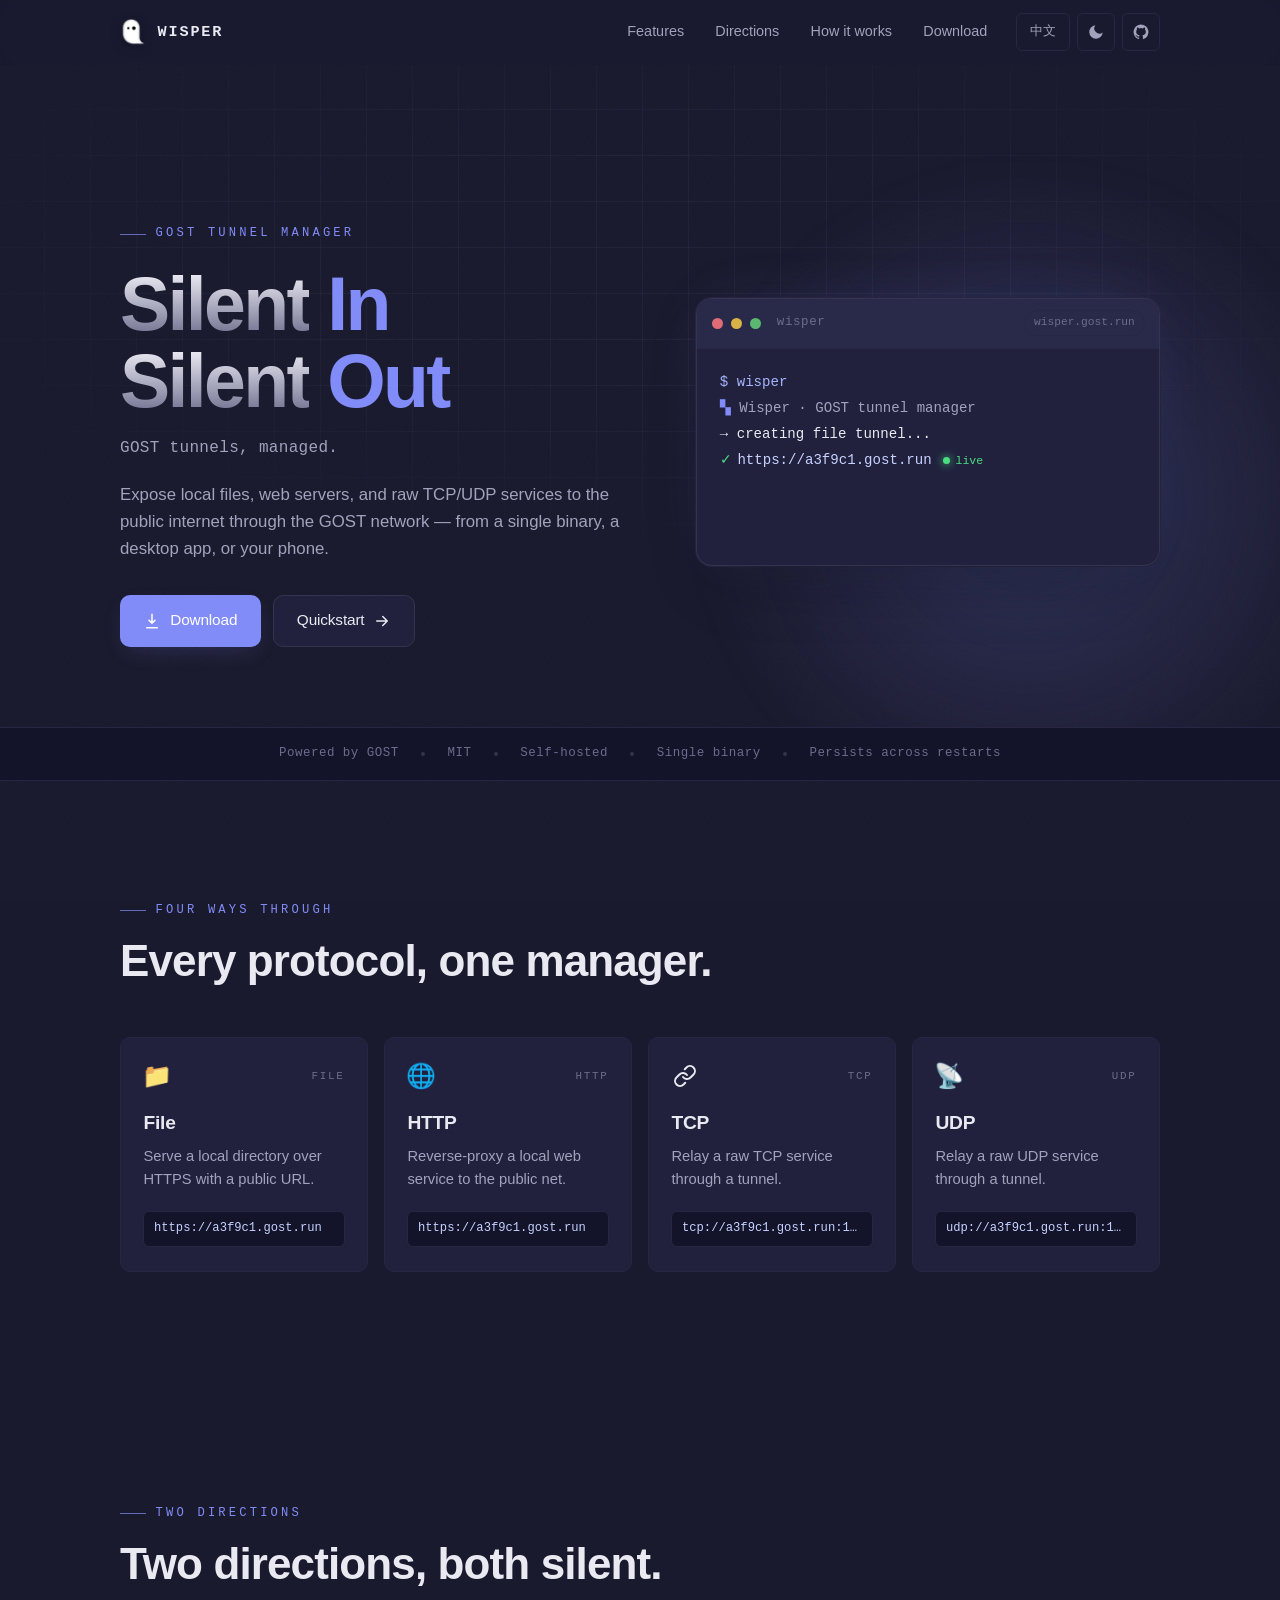
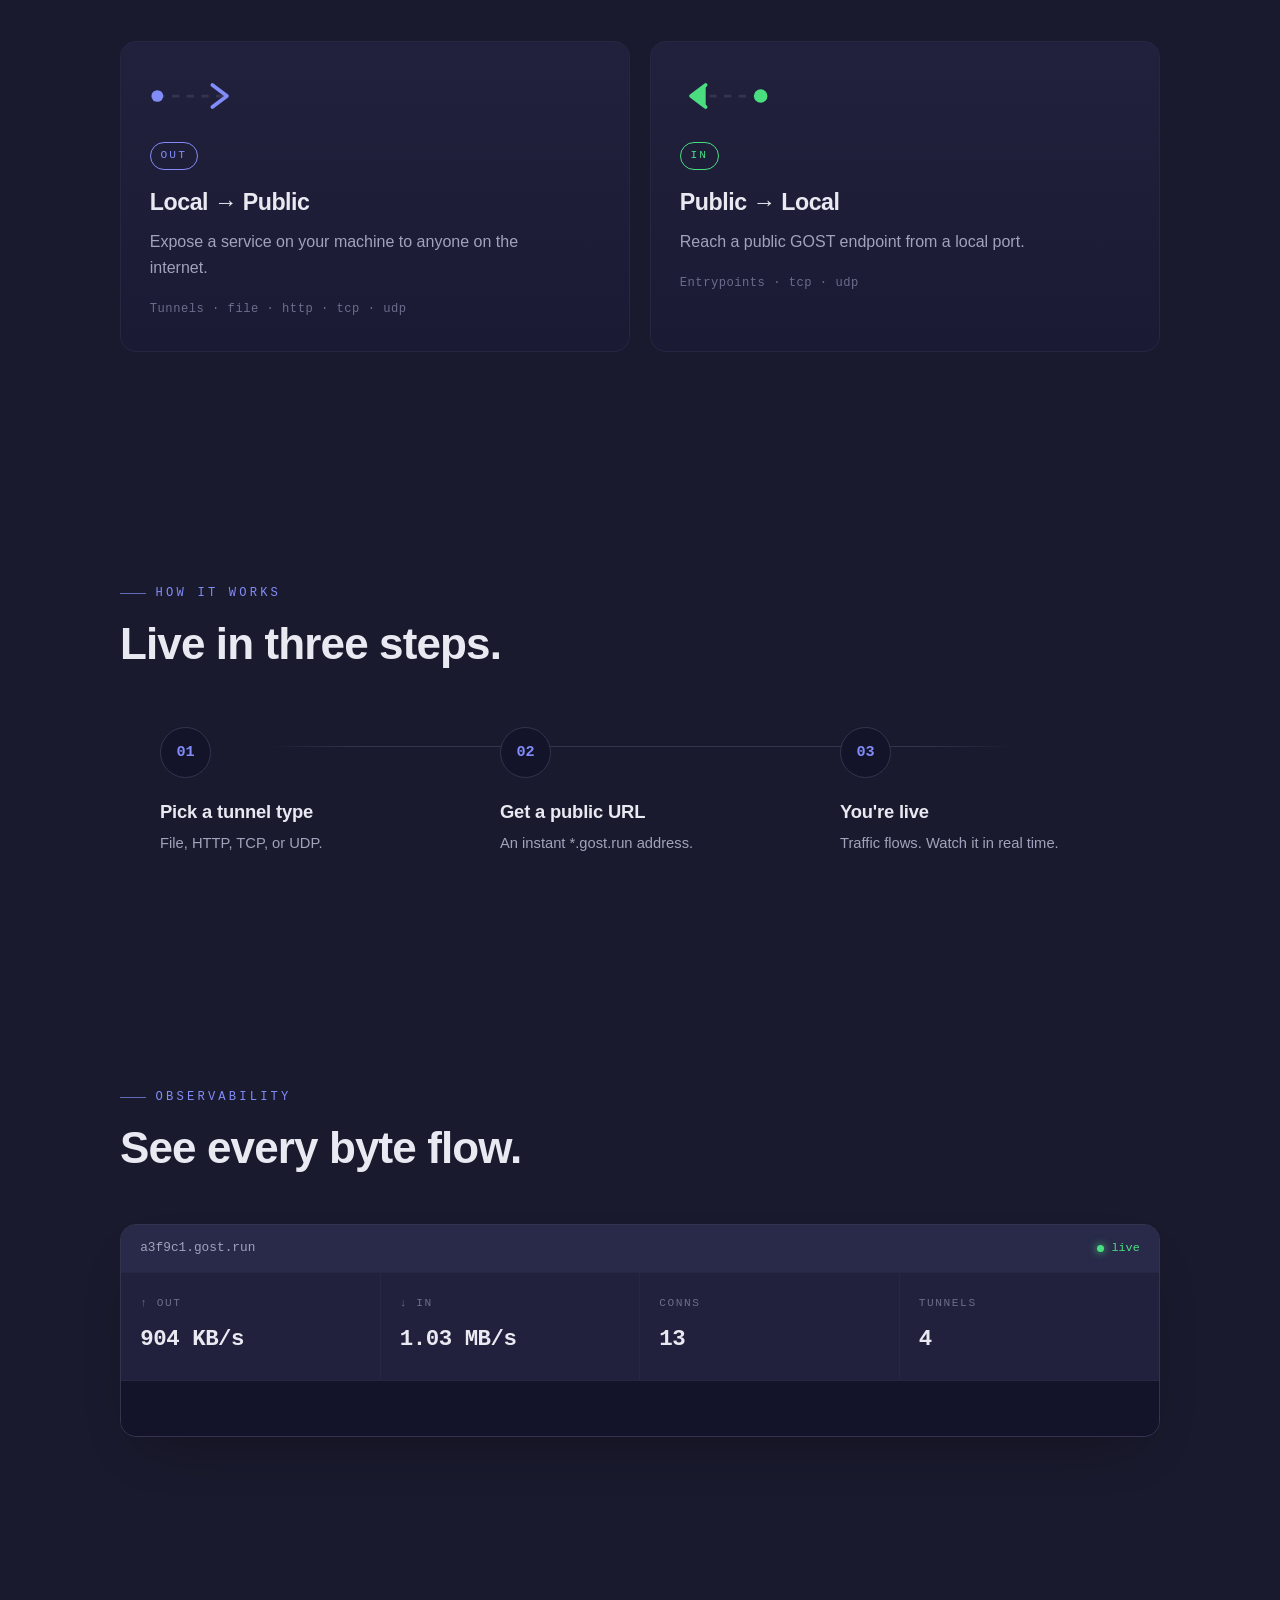
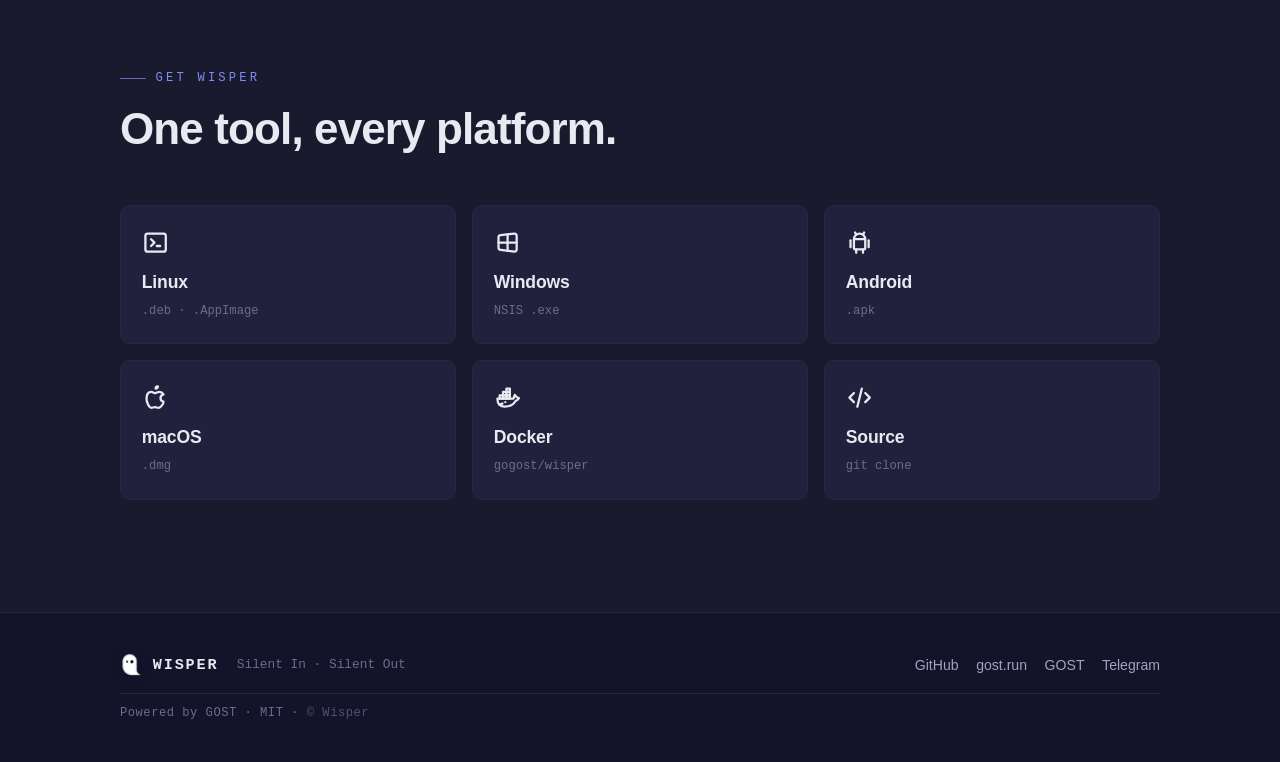
==== index.html @ e095a079 "Add cache-busting version to CSS link to bypass CloudFlare CDN cache" ====
<!DOCTYPE html>
<html lang="en" data-theme="dark">
<head>
  <meta charset="UTF-8" />
  <meta name="viewport" content="width=device-width, initial-scale=1.0" />
  <title>Wisper — Silent In, Silent Out.</title>
  <meta name="description" content="Wisper is a self-hosted GOST tunnel manager. Expose local files, web servers, and TCP/UDP services to the public internet through the GOST network — from a single binary, a desktop app, or your phone." />
  <meta name="theme-color" content="#1a1a2e" />

  <!-- Open Graph -->
  <meta property="og:type" content="website" />
  <meta property="og:title" content="Wisper — Silent In, Silent Out." />
  <meta property="og:description" content="A self-hosted GOST tunnel manager. Expose anything local to the public internet." />
  <meta property="og:url" content="https://wisper.gost.run/" />
  <meta property="og:image" content="assets/logo.png" />
  <meta name="twitter:card" content="summary" />

  <link rel="icon" href="assets/favicon.ico" sizes="any" />
  <link rel="apple-touch-icon" href="assets/logo.png" />
  <link rel="preconnect" href="https://fonts.bunny.net" crossorigin />
  <link href="https://fonts.bunny.net/css?family=ibm-plex-mono:400;500;600;700&family=ibm-plex-sans:400;500;600;700&display=swap" rel="stylesheet" />
  <link rel="stylesheet" href="css/style.css?v=2" />

  <!-- Theme boot — runs before paint to avoid flash. Default: dark. -->
  <script>
    (function () {
      document.documentElement.classList.add('js');
      try {
        var t = localStorage.getItem('wisper-theme');
        if (t === 'light') document.documentElement.setAttribute('data-theme', 'light');
      } catch (e) {}
    })();
  </script>
</head>

<body>
  <div class="grain" aria-hidden="true"></div>

  <!-- ───────────────────────── NAV ───────────────────────── -->
  <header class="nav" id="nav">
    <div class="nav-inner">
      <a class="brand" href="#top" aria-label="Wisper home">
        <img src="assets/logo.png" alt="" class="brand-mark" width="28" height="28" />
        <span class="brand-name">WISPER</span>
      </a>

      <nav class="nav-links" aria-label="Primary">
        <a href="#features" data-i18n="nav.features">Features</a>
        <a href="#directions" data-i18n="nav.directions">Directions</a>
        <a href="#how" data-i18n="nav.how">How it works</a>
        <a href="#download" data-i18n="nav.download">Download</a>
      </nav>

      <div class="nav-tools">
        <button class="tool-btn" id="lang-toggle" aria-label="Switch language" title="中文 / EN">
          <span id="lang-label">中文</span>
        </button>
        <button class="tool-btn" id="theme-toggle" aria-label="Toggle color theme" title="Toggle theme">
          <svg class="icon icon-moon" viewBox="0 0 24 24" aria-hidden="true"><path d="M21 12.8A9 9 0 1 1 11.2 3a7 7 0 0 0 9.8 9.8z" /></svg>
          <svg class="icon icon-sun" viewBox="0 0 24 24" aria-hidden="true"><circle cx="12" cy="12" r="4.2" /><path d="M12 2v3M12 19v3M2 12h3M19 12h3M4.9 4.9l2.1 2.1M17 17l2.1 2.1M19.1 4.9L17 7M7 17l-2.1 2.1" /></svg>
        </button>
        <a class="tool-btn ghost" href="https://github.com/go-gost/wisper" target="_blank" rel="noopener" aria-label="GitHub">
          <svg class="icon" viewBox="0 0 24 24" aria-hidden="true"><path d="M12 2a10 10 0 0 0-3.16 19.49c.5.09.68-.22.68-.48v-1.7c-2.78.6-3.37-1.34-3.37-1.34-.45-1.16-1.1-1.47-1.1-1.47-.9-.62.07-.6.07-.6 1 .07 1.53 1.03 1.53 1.03.9 1.52 2.34 1.08 2.91.83.09-.65.35-1.09.63-1.34-2.22-.25-4.55-1.11-4.55-4.94 0-1.09.39-1.98 1.03-2.68-.1-.25-.45-1.27.1-2.65 0 0 .84-.27 2.75 1.02a9.56 9.56 0 0 1 5 0c1.91-1.29 2.75-1.02 2.75-1.02.55 1.38.2 2.4.1 2.65.64.7 1.03 1.59 1.03 2.68 0 3.84-2.34 4.69-4.57 4.94.36.31.68.92.68 1.85v2.74c0 .27.18.58.69.48A10 10 0 0 0 12 2z" /></svg>
        </a>
      </div>
    </div>
  </header>

  <span id="top"></span>

  <main>
    <!-- ───────────────────────── HERO ───────────────────────── -->
    <section class="hero">
      <div class="hero-bg" aria-hidden="true">
        <div class="grid-layer"></div>
        <span class="packet" style="--top:18%;--dur:7s;--delay:0s"></span>
        <span class="packet" style="--top:34%;--dur:9s;--delay:2.5s"></span>
        <span class="packet" style="--top:62%;--dur:6.5s;--delay:1.2s"></span>
        <span class="packet" style="--top:78%;--dur:8.2s;--delay:4s"></span>
        <span class="packet alt" style="--top:50%;--dur:11s;--delay:0.6s"></span>
        <div class="hero-glow"></div>
      </div>

      <div class="hero-inner">
        <div class="hero-copy">
          <p class="eyebrow" data-i18n="hero.eyebrow">GOST Tunnel Manager</p>
          <h1 class="hero-title">
            <span data-i18n="hero.title.silent">Silent</span>
            <span data-i18n="hero.title.in">In</span>
            <br />
            <span data-i18n="hero.title.silent2">Silent</span>
            <span data-i18n="hero.title.out">Out</span>
          </h1>
          <p class="hero-tag mono" data-i18n="hero.tag">GOST tunnels, managed.</p>
          <p class="hero-desc" data-i18n="hero.desc">Expose local files, web servers, and raw TCP/UDP services to the public internet through the GOST network — from a single binary, a desktop app, or your phone.</p>

          <div class="hero-cta">
            <a class="btn btn-primary" href="#download">
              <svg class="icon" viewBox="0 0 24 24" aria-hidden="true"><path d="M12 3v12m0 0l-4-4m4 4l4-4M5 21h14" /></svg>
              <span data-i18n="hero.ctaPrimary">Download</span>
            </a>
            <a class="btn btn-ghost" href="https://github.com/go-gost/wisper#readme" target="_blank" rel="noopener">
              <span data-i18n="hero.ctaSecondary">Quickstart</span>
              <svg class="icon" viewBox="0 0 24 24" aria-hidden="true"><path d="M5 12h14m0 0l-6-6m6 6l-6 6" /></svg>
            </a>
          </div>
        </div>

        <!-- Mock terminal -->
        <div class="terminal" id="terminal" aria-label="Wisper terminal demo">
          <div class="term-chrome">
            <span class="term-dot"></span>
            <span class="term-dot"></span>
            <span class="term-dot"></span>
            <span class="term-title mono" data-i18n="term.title">wisper</span>
            <span class="term-spacer"></span>
            <span class="term-pill mono">wisper.gost.run</span>
          </div>
          <pre class="term-body mono" id="term-body"></pre>
        </div>
      </div>
    </section>

    <!-- ───────────────────────── TRUST STRIP ───────────────────────── -->
    <section class="strip" aria-label="At a glance">
      <div class="strip-inner">
        <span data-i18n="strip.powered">Powered by GOST</span>
        <i class="sep"></i>
        <span>MIT</span>
        <i class="sep"></i>
        <span data-i18n="strip.self">Self-hosted</span>
        <i class="sep"></i>
        <span data-i18n="strip.single">Single binary</span>
        <i class="sep"></i>
        <span data-i18n="strip.rest">Persists across restarts</span>
      </div>
    </section>

    <!-- ───────────────────────── FEATURES ───────────────────────── -->
    <section class="section reveal features" id="features">
      <header class="section-head">
        <p class="eyebrow" data-i18n="features.eyebrow">Four ways through</p>
        <h2 class="section-title" data-i18n="features.title">Every protocol, one manager.</h2>
      </header>

      <div class="cards">
        <article class="card">
          <div class="card-top">
            <span class="card-glyph">📁</span>
            <span class="card-tag mono">FILE</span>
          </div>
          <h3 class="card-name" data-i18n="features.file.name">File</h3>
          <p class="card-desc" data-i18n="features.file.desc">Serve a local directory over HTTPS with a public URL.</p>
          <code class="card-url mono">https://a3f9c1.gost.run</code>
        </article>

        <article class="card">
          <div class="card-top">
            <span class="card-glyph">🌐</span>
            <span class="card-tag mono">HTTP</span>
          </div>
          <h3 class="card-name" data-i18n="features.http.name">HTTP</h3>
          <p class="card-desc" data-i18n="features.http.desc">Reverse-proxy a local web service to the public net.</p>
          <code class="card-url mono">https://a3f9c1.gost.run</code>
        </article>

        <article class="card">
          <div class="card-top">
            <span class="card-glyph">
              <svg viewBox="0 0 24 24" aria-hidden="true"><path d="M10 13a5 5 0 0 0 7.54.54l3-3a5 5 0 0 0-7.07-7.07l-1.72 1.71" /><path d="M14 11a5 5 0 0 0-7.54-.54l-3 3a5 5 0 0 0 7.07 7.07l1.71-1.71" /></svg>
            </span>
            <span class="card-tag mono">TCP</span>
          </div>
          <h3 class="card-name" data-i18n="features.tcp.name">TCP</h3>
          <p class="card-desc" data-i18n="features.tcp.desc">Relay a raw TCP service through a tunnel.</p>
          <code class="card-url mono">tcp://a3f9c1.gost.run:12345</code>
        </article>

        <article class="card">
          <div class="card-top">
            <span class="card-glyph">📡</span>
            <span class="card-tag mono">UDP</span>
          </div>
          <h3 class="card-name" data-i18n="features.udp.name">UDP</h3>
          <p class="card-desc" data-i18n="features.udp.desc">Relay a raw UDP service through a tunnel.</p>
          <code class="card-url mono">udp://a3f9c1.gost.run:12345</code>
        </article>
      </div>
    </section>

    <!-- ───────────────────────── DIRECTIONS (In / Out) ───────────────────────── -->
    <section class="section reveal directions" id="directions">
      <header class="section-head">
        <p class="eyebrow" data-i18n="dir.eyebrow">Two directions</p>
        <h2 class="section-title" data-i18n="dir.title">Two directions, both silent.</h2>
      </header>

      <div class="dir-grid">
        <article class="dir-card out">
          <span class="dir-arrow" aria-hidden="true">
            <svg viewBox="0 0 48 24" class="flow-svg"><line class="flow-line" x1="4" y1="12" x2="40" y2="12" /><path class="flow-head" d="M34 6l8 6-8 6" /><circle class="flow-dot" r="3.2" cy="12" cx="4" /></svg>
          </span>
          <span class="dir-badge mono" data-i18n="dir.out.badge">OUT</span>
          <h3 class="dir-name" data-i18n="dir.out.name">Local → Public</h3>
          <p class="dir-desc" data-i18n="dir.out.desc">Expose a service on your machine to anyone on the internet.</p>
          <p class="dir-sub mono" data-i18n="dir.out.sub">Tunnels · file · http · tcp · udp</p>
        </article>

        <article class="dir-card in">
          <span class="dir-arrow" aria-hidden="true">
            <svg viewBox="0 0 48 24" class="flow-svg"><line class="flow-line" x1="8" y1="12" x2="44" y2="12" /><path class="flow-head" d="M14 6l-8 6 8 6" /><circle class="flow-dot" r="3.2" cy="12" cx="44" /></svg>
          </span>
          <span class="dir-badge mono" data-i18n="dir.in.badge">IN</span>
          <h3 class="dir-name" data-i18n="dir.in.name">Public → Local</h3>
          <p class="dir-desc" data-i18n="dir.in.desc">Reach a public GOST endpoint from a local port.</p>
          <p class="dir-sub mono" data-i18n="dir.in.sub">Entrypoints · tcp · udp</p>
        </article>
      </div>
    </section>

    <!-- ───────────────────────── HOW IT WORKS ───────────────────────── -->
    <section class="section reveal how" id="how">
      <header class="section-head">
        <p class="eyebrow" data-i18n="how.eyebrow">How it works</p>
        <h2 class="section-title" data-i18n="how.title">Live in three steps.</h2>
      </header>

      <ol class="steps">
        <li class="step">
          <span class="step-no mono">01</span>
          <h3 class="step-name" data-i18n="how.s1.name">Pick a tunnel type</h3>
          <p class="step-desc" data-i18n="how.s1.desc">File, HTTP, TCP, or UDP.</p>
        </li>
        <li class="step">
          <span class="step-no mono">02</span>
          <h3 class="step-name" data-i18n="how.s2.name">Get a public URL</h3>
          <p class="step-desc" data-i18n="how.s2.desc">An instant *.gost.run address.</p>
        </li>
        <li class="step">
          <span class="step-no mono">03</span>
          <h3 class="step-name" data-i18n="how.s3.name">You're live</h3>
          <p class="step-desc" data-i18n="how.s3.desc">Traffic flows. Watch it in real time.</p>
        </li>
      </ol>
    </section>

    <!-- ───────────────────────── STATS ───────────────────────── -->
    <section class="section reveal stats">
      <header class="section-head">
        <p class="eyebrow" data-i18n="stats.eyebrow">Observability</p>
        <h2 class="section-title" data-i18n="stats.title">See every byte flow.</h2>
      </header>

      <div class="dash" role="img" aria-label="Wisper live statistics">
        <div class="dash-bar">
          <span class="mono dash-label" data-i18n="stats.panel">a3f9c1.gost.run</span>
          <span class="mono dash-state"><i class="live-dot"></i><span data-i18n="stats.live">live</span></span>
        </div>
        <div class="dash-grid">
          <div class="stat">
            <span class="stat-k mono" data-i18n="stats.out">↑ OUT</span>
            <span class="stat-v mono" data-rate="out">1.24 MB/s</span>
          </div>
          <div class="stat">
            <span class="stat-k mono" data-i18n="stats.in">↓ IN</span>
            <span class="stat-v mono" data-rate="in">864 KB/s</span>
          </div>
          <div class="stat">
            <span class="stat-k mono" data-i18n="stats.conns">CONNS</span>
            <span class="stat-v mono" data-rate="conns">12</span>
          </div>
          <div class="stat">
            <span class="stat-k mono" data-i18n="stats.tunnels">TUNNELS</span>
            <span class="stat-v mono">4</span>
          </div>
        </div>
        <div class="spark" aria-hidden="true">
          <span></span><span></span><span></span><span></span><span></span><span></span><span></span><span></span><span></span><span></span><span></span><span></span>
        </div>
      </div>
    </section>

    <!-- ───────────────────────── DOWNLOAD ───────────────────────── -->
    <section class="section reveal download" id="download">
      <header class="section-head">
        <p class="eyebrow" data-i18n="download.eyebrow">Get Wisper</p>
        <h2 class="section-title" data-i18n="download.title">One tool, every platform.</h2>
      </header>

      <div class="dl-grid">
        <a class="dl" href="https://github.com/go-gost/wisper/releases/latest" target="_blank" rel="noopener">
          <span class="dl-glyph"><svg viewBox="0 0 24 24" aria-hidden="true"><path d="M8 9l3 3l-3 3"/><path d="M13 15l3 0"/><path d="M3 6a2 2 0 0 1 2 -2h14a2 2 0 0 1 2 2v12a2 2 0 0 1 -2 2h-14a2 2 0 0 1 -2 -2l0 -12"/></svg></span>
          <span class="dl-name">Linux</span>
          <span class="dl-sub mono">.deb · .AppImage</span>
        </a>
        <a class="dl" href="https://github.com/go-gost/wisper/releases/latest" target="_blank" rel="noopener">
          <span class="dl-glyph"><svg viewBox="0 0 24 24" aria-hidden="true"><path d="M17.8 20l-12 -1.5c-1 -.1 -1.8 -.9 -1.8 -1.9v-9.2c0 -1 .8 -1.8 1.8 -1.9l12 -1.5c1.2 -.1 2.2 .8 2.2 1.9v12.1c0 1.2 -1.1 2.1 -2.2 1.9l0 .1"/><path d="M12 5l0 14"/><path d="M4 12l16 0"/></svg></span>
          <span class="dl-name">Windows</span>
          <span class="dl-sub mono">NSIS .exe</span>
        </a>
        <a class="dl" href="https://github.com/go-gost/wisper/releases/latest" target="_blank" rel="noopener">
          <span class="dl-glyph"><svg viewBox="0 0 24 24" aria-hidden="true"><path d="M4 10l0 6"/><path d="M20 10l0 6"/><path d="M7 9h10v8a1 1 0 0 1 -1 1h-8a1 1 0 0 1 -1 -1v-8a5 5 0 0 1 10 0"/><path d="M8 3l1 2"/><path d="M16 3l-1 2"/><path d="M9 18l0 3"/><path d="M15 18l0 3"/></svg></span>
          <span class="dl-name">Android</span>
          <span class="dl-sub mono">.apk</span>
        </a>
        <a class="dl" href="https://github.com/go-gost/wisper/releases/latest" target="_blank" rel="noopener">
          <span class="dl-glyph"><svg viewBox="0 0 24 24" aria-hidden="true"><path d="M8.286 7.008c-3.216 0 -4.286 3.23 -4.286 5.92c0 3.229 2.143 8.072 4.286 8.072c1.165 -.05 1.799 -.538 3.214 -.538c1.406 0 1.607 .538 3.214 .538s4.286 -3.229 4.286 -5.381c-.03 -.011 -2.649 -.434 -2.679 -3.23c-.02 -2.335 2.589 -3.179 2.679 -3.228c-1.096 -1.606 -3.162 -2.113 -3.75 -2.153c-1.535 -.12 -3.032 1.077 -3.75 1.077c-.729 0 -2.036 -1.077 -3.214 -1.077"/><path d="M12 4a2 2 0 0 0 2 -2a2 2 0 0 0 -2 2"/></svg></span>
          <span class="dl-name">macOS</span>
          <span class="dl-sub mono">.dmg</span>
        </a>
        <a class="dl" href="https://hub.docker.com/r/gogost/wisper" target="_blank" rel="noopener">
          <span class="dl-glyph"><svg viewBox="0 0 24 24" aria-hidden="true"><path d="M22 12.54c-1.804 -.345 -2.701 -1.08 -3.523 -2.94c-.487 .696 -1.102 1.568 -.92 2.4c.028 .238 -.32 1 -.557 1h-14c0 5.208 3.164 7 6.196 7c4.124 .022 7.828 -1.376 9.854 -5c1.146 -.101 2.296 -1.505 2.95 -2.46"/><path d="M5 10h3v3h-3l0 -3"/><path d="M8 10h3v3h-3l0 -3"/><path d="M11 10h3v3h-3l0 -3"/><path d="M8 7h3v3h-3l0 -3"/><path d="M11 7h3v3h-3l0 -3"/><path d="M11 4h3v3h-3l0 -3"/><path d="M4.571 18c1.5 0 2.047 -.074 2.958 -.78"/><path d="M10 16l0 .01"/></svg></span>
          <span class="dl-name">Docker</span>
          <span class="dl-sub mono">gogost/wisper</span>
        </a>
        <a class="dl" href="https://github.com/go-gost/wisper" target="_blank" rel="noopener">
          <span class="dl-glyph"><svg viewBox="0 0 24 24" aria-hidden="true"><path d="M7 8l-4 4l4 4"/><path d="M17 8l4 4l-4 4"/><path d="M14 4l-4 16"/></svg></span>
          <span class="dl-name" data-i18n="download.source">Source</span>
          <span class="dl-sub mono">git clone</span>
        </a>
      </div>
    </section>
  </main>

  <!-- ───────────────────────── FOOTER ───────────────────────── -->
  <footer class="footer">
    <div class="footer-inner">
      <div class="footer-brand">
        <img src="assets/logo.png" alt="" class="brand-mark" width="24" height="24" />
        <span class="brand-name">WISPER</span>
        <span class="footer-tag" data-i18n="footer.tag">Silent In · Silent Out</span>
      </div>
      <nav class="footer-links" aria-label="Footer">
        <a href="https://github.com/go-gost/wisper" target="_blank" rel="noopener">GitHub</a>
        <a href="https://gost.run" target="_blank" rel="noopener">gost.run</a>
        <a href="https://github.com/go-gost/gost" target="_blank" rel="noopener">GOST</a>
        <a href="https://t.me/gogost" target="_blank" rel="noopener">Telegram</a>
      </nav>
      <p class="footer-meta mono">
        <span data-i18n="footer.powered">Powered by GOST</span> · MIT · <span class="dim">© Wisper</span>
      </p>
    </div>
  </footer>

  <script src="js/i18n.js"></script>
  <script src="js/theme.js"></script>
  <script src="js/terminal.js"></script>
  <script src="js/main.js"></script>
</body>
</html>
---- css/style.css ----
/* ============================================================
   Wisper — wisper.gost.run
   Industrial-terminal × refined-minimalist. Dark default.
   ============================================================ */

/* ── Tokens: dark (default) ─────────────────────────────── */
:root {
  --bg:          #1a1a2e;
  --bg-deep:     #13132a;
  --surface:     #21213d;
  --surface-2:   #292949;
  --border:      #34344f;
  --border-sub:  #272744;
  --text:        #e9e9f2;
  --text-2:      #a2a2bc;
  --text-3:      #6c6c8c;
  --accent:      #818cf8;
  --accent-2:    #a5b4fc;
  --accent-ink:  #c7d2fe;
  --green:       #4ade80;
  --grid:        rgba(180,190,255,.05);
  --glow:        rgba(129,140,248,.22);
  --shadow:      rgba(0,0,0,.45);
  --shadow-soft: rgba(0,0,0,.25);

  --dot-r: #e06c75;
  --dot-y: #d9b346;
  --dot-g: #5bb871;

  --r-sm: 6px;
  --r-md: 10px;
  --r-lg: 16px;
  --r-pill: 999px;

  --maxw: 1120px;
  --pad: clamp(1.1rem, 4vw, 2.5rem);

  --font-sans: 'IBM Plex Sans', -apple-system, BlinkMacSystemFont, 'Segoe UI', sans-serif;
  --font-mono: 'IBM Plex Mono', ui-monospace, 'SF Mono', Menlo, Consolas, monospace;

  --ease: cubic-bezier(.22,.61,.36,1);
  color-scheme: dark;
}

/* ── Tokens: light ──────────────────────────────────────── */
[data-theme="light"] {
  --bg:          #fafafb;
  --bg-deep:     #eeeef4;
  --surface:     #ffffff;
  --surface-2:   #f5f5fa;
  --border:      #e2e3ee;
  --border-sub:  #ededf3;
  --text:        #14142a;
  --text-2:      #54546b;
  --text-3:      #8e8ea3;
  --accent:      #4f46e5;
  --accent-2:    #6366f1;
  --accent-ink:  #4338ca;
  --green:       #059669;
  --grid:        rgba(30,30,70,.045);
  --glow:        rgba(79,70,229,.16);
  --shadow:      rgba(20,20,42,.10);
  --shadow-soft: rgba(20,20,42,.05);

  --dot-r: #e06c75;
  --dot-y: #d9b346;
  --dot-g: #5bb871;
  color-scheme: light;
}

/* ── Reset ──────────────────────────────────────────────── */
*, *::before, *::after { box-sizing: border-box; }
* { margin: 0; }
html { scroll-behavior: smooth; -webkit-text-size-adjust: 100%; }
body {
  font-family: var(--font-sans);
  background: var(--bg);
  color: var(--text);
  line-height: 1.6;
  font-size: 16px;
  -webkit-font-smoothing: antialiased;
  text-rendering: optimizeLegibility;
  overflow-x: hidden;
  transition: background-color .4s var(--ease), color .4s var(--ease);
}
img, svg { display: block; max-width: 100%; }
a { color: inherit; text-decoration: none; }
button { font: inherit; color: inherit; background: none; border: none; cursor: pointer; }
.mono { font-family: var(--font-mono); }
::selection { background: var(--accent); color: #fff; }

/* ── Grain overlay ──────────────────────────────────────── */
.grain {
  position: fixed; inset: 0; z-index: 1; pointer-events: none;
  opacity: .035; mix-blend-mode: overlay;
  background-image: url("data:image/svg+xml,%3Csvg xmlns='http://www.w3.org/2000/svg' width='160' height='160'%3E%3Cfilter id='n'%3E%3CfeTurbulence type='fractalNoise' baseFrequency='.85' numOctaves='2'/%3E%3C/filter%3E%3Crect width='100%25' height='100%25' filter='url(%23n)'/%3E%3C/svg%3E");
}

/* ── Layout helpers ─────────────────────────────────────── */
.section { max-width: var(--maxw); margin: 0 auto; padding: clamp(4rem, 9vw, 7rem) var(--pad); position: relative; z-index: 2; }
.section-head { margin-bottom: clamp(2rem, 5vw, 3.25rem); max-width: 42rem; }
.eyebrow {
  font-family: var(--font-mono);
  font-size: .76rem; font-weight: 500; letter-spacing: .26em; text-transform: uppercase;
  color: var(--accent); margin-bottom: 1rem; display: inline-flex; align-items: center; gap: .6rem;
}
.eyebrow::before { content: ""; width: 26px; height: 1px; background: var(--accent); opacity: .7; }
.section-title { font-size: clamp(1.7rem, 4vw, 2.75rem); font-weight: 600; line-height: 1.12; letter-spacing: -.02em; }

/* ── Buttons ────────────────────────────────────────────── */
.btn {
  display: inline-flex; align-items: center; gap: .55rem;
  padding: .8rem 1.4rem; border-radius: var(--r-md);
  font-weight: 500; font-size: .96rem; letter-spacing: -.01em;
  border: 1px solid transparent; transition: transform .2s var(--ease), background .2s, border-color .2s, box-shadow .2s;
}
.btn .icon { width: 18px; height: 18px; stroke: currentColor; fill: none; stroke-width: 2; stroke-linecap: round; stroke-linejoin: round; }
.btn-primary { background: var(--accent); color: #fff; box-shadow: 0 8px 24px -8px var(--glow); }
.btn-primary:hover { transform: translateY(-2px); box-shadow: 0 14px 30px -10px var(--glow); background: var(--accent-2); }
.btn-ghost { border-color: var(--border); color: var(--text); background: var(--surface); }
.btn-ghost:hover { transform: translateY(-2px); border-color: var(--accent); color: var(--accent-ink); }

.tool-btn {
  display: inline-grid; place-items: center; width: 38px; height: 38px;
  border-radius: var(--r-sm); border: 1px solid var(--border-sub); color: var(--text-2);
  background: transparent; transition: color .2s, border-color .2s, background .2s;
}
.tool-btn:hover { color: var(--accent-ink); border-color: var(--accent); background: var(--surface); }
.tool-btn .icon { width: 18px; height: 18px; fill: currentColor; stroke: none; }
.tool-btn .icon-sun { display: none; }
[data-theme="light"] .icon-moon { display: none; }
[data-theme="light"] .icon-sun { display: block; }
#lang-toggle { width: auto; padding: 0 .8rem; font-family: var(--font-mono); font-size: .82rem; }

/* ── NAV ────────────────────────────────────────────────── */
.nav {
  position: sticky; top: 0; z-index: 50;
  backdrop-filter: blur(14px) saturate(140%);
  -webkit-backdrop-filter: blur(14px) saturate(140%);
  background: color-mix(in srgb, var(--bg) 72%, transparent);
  border-bottom: 1px solid transparent;
  transition: border-color .3s, background .3s;
}
.nav.scrolled { border-bottom-color: var(--border); background: color-mix(in srgb, var(--bg) 88%, transparent); }
.nav-inner { max-width: var(--maxw); margin: 0 auto; padding: .8rem var(--pad); display: flex; align-items: center; gap: 1rem; }
.brand { display: inline-flex; align-items: center; gap: .6rem; margin-right: auto; }
.brand-mark { width: 28px; height: 28px; border-radius: 7px; filter: drop-shadow(0 2px 6px var(--shadow-soft)); }
.brand-name { font-family: var(--font-mono); font-weight: 600; letter-spacing: .12em; font-size: .95rem; }
.nav-links { display: flex; gap: .35rem; }
.nav-links a {
  padding: .45rem .8rem; border-radius: var(--r-sm); font-size: .9rem; color: var(--text-2);
  transition: color .2s, background .2s;
}
.nav-links a:hover { color: var(--text); background: var(--surface); }
.nav-tools { display: flex; gap: .45rem; align-items: center; }

/* ── HERO ───────────────────────────────────────────────── */
.hero { position: relative; overflow: hidden; padding-top: clamp(2rem, 6vw, 4rem); }
.hero-bg { position: absolute; inset: 0; z-index: 0; pointer-events: none; }
.grid-layer {
  position: absolute; inset: -2px;
  background-image:
    linear-gradient(to right, var(--grid) 1px, transparent 1px),
    linear-gradient(to bottom, var(--grid) 1px, transparent 1px);
  background-size: 46px 46px;
  -webkit-mask-image: radial-gradient(ellipse 80% 60% at 50% 30%, #000 30%, transparent 78%);
          mask-image: radial-gradient(ellipse 80% 60% at 50% 30%, #000 30%, transparent 78%);
}
.hero-glow {
  position: absolute; right: -10%; top: 8%; width: 60vw; height: 60vw; max-width: 760px; max-height: 760px;
  background: radial-gradient(circle, var(--glow) 0%, transparent 62%);
  filter: blur(20px);
}
.packet {
  position: absolute; top: var(--top); left: -3%;
  width: 5px; height: 5px; border-radius: 50%;
  background: var(--accent-2);
  box-shadow: 0 0 10px 2px var(--glow), 0 0 3px var(--accent-2);
  opacity: 0;
  animation: flow var(--dur, 8s) linear var(--delay, 0s) infinite;
}
.packet.alt { background: var(--green); box-shadow: 0 0 10px 2px rgba(74,222,128,.25); }
@keyframes flow {
  0%   { left: -3%;  opacity: 0; }
  8%   { opacity: .9; }
  92%  { opacity: .9; }
  100% { left: 103%; opacity: 0; }
}

.hero-inner {
  position: relative; z-index: 2;
  max-width: var(--maxw); margin: 0 auto; padding: clamp(2.5rem, 7vw, 5.5rem) var(--pad) clamp(3rem, 7vw, 5rem);
  display: grid; grid-template-columns: 1.05fr .95fr; gap: clamp(2rem, 5vw, 4rem); align-items: center;
}
.hero-copy .eyebrow { margin-bottom: 1.4rem; }
.hero-title {
  font-family: var(--font-sans);
  font-size: clamp(2.5rem, 7vw, 4.7rem);
  font-weight: 600; line-height: 1.02; letter-spacing: -.035em;
  margin-bottom: 1rem;
}
.hero-title span { display: inline-block; }
/* "Silent" words fade like a whisper; "In,"/"Out." are the accent action */
.hero-title span:nth-child(1),
.hero-title span:nth-child(4) {
  background: linear-gradient(180deg, var(--text) 10%, var(--text-3) 95%);
  -webkit-background-clip: text; background-clip: text;
  -webkit-text-fill-color: transparent; color: transparent;
}
.hero-title span:nth-child(2),
.hero-title span:nth-child(5) { color: var(--accent); }
.hero-tag { color: var(--text-2); font-size: 1rem; letter-spacing: .02em; margin-bottom: 1.3rem; }
.hero-desc { color: var(--text-2); font-size: 1.05rem; max-width: 32rem; margin-bottom: 2rem; }
.hero-cta { display: flex; flex-wrap: wrap; gap: .8rem; }

/* ── Terminal ───────────────────────────────────────────── */
.terminal {
  position: relative;
  background: var(--surface);
  border: 1px solid var(--border);
  border-radius: var(--r-lg);
  box-shadow: 0 30px 70px -30px var(--shadow), 0 0 0 1px var(--border-sub), 0 0 60px -20px var(--glow);
  overflow: hidden;
  font-size: .9rem;
}
.term-chrome {
  display: flex; align-items: center; gap: .5rem;
  padding: .7rem .9rem; border-bottom: 1px solid var(--border-sub);
  background: var(--surface-2);
}
.term-dot { width: 11px; height: 11px; border-radius: 50%; }
.term-dot:nth-child(1) { background: var(--dot-r); }
.term-dot:nth-child(2) { background: var(--dot-y); }
.term-dot:nth-child(3) { background: var(--dot-g); }
.term-title { margin-left: .5rem; font-size: .78rem; color: var(--text-3); letter-spacing: .05em; }
.term-spacer { flex: 1; }
.term-pill { font-size: .7rem; color: var(--text-3); border: 1px solid var(--border-sub); padding: .2rem .55rem; border-radius: var(--r-pill); }
.term-body {
  padding: 1.3rem 1.4rem 1.5rem; min-height: 13.5rem;
  font-size: .88rem; line-height: 1.85; color: var(--text); white-space: pre-wrap; word-break: break-all;
}
.term-body .ln { display: block; opacity: 0; transform: translateY(4px); animation: lineIn .4s var(--ease) forwards; }
@keyframes lineIn { to { opacity: 1; transform: none; } }
.ln-prompt { color: var(--accent-2); }
.ln-banner { color: var(--text-2); }
.ln-banner .logo-mark { color: var(--accent); }
.ln-wait { color: var(--text-3); }
.ln-ok .ok { color: var(--green); margin-right: .35rem; }
.ln-ok .url { color: var(--accent-ink); }
.cursor {
  display: inline-block; width: .55em; height: 1.05em; vertical-align: -.18em;
  background: var(--accent); margin-left: 1px; animation: blink 1s steps(2) infinite;
}
@keyframes blink { 50% { opacity: 0; } }
.term-live {
  display: inline-flex; align-items: center; gap: .35rem; margin-left: .7rem;
  font-size: .72rem; color: var(--green);
  opacity: 0; transform: translateY(2px); transition: opacity .4s, transform .4s;
}
.term-live.show { opacity: 1; transform: none; }
.live-dot { width: 7px; height: 7px; border-radius: 50%; background: var(--green); box-shadow: 0 0 8px var(--green); animation: pulse 1.6s ease-in-out infinite; }
@keyframes pulse { 50% { opacity: .4; } }

/* ── Trust strip ────────────────────────────────────────── */
.strip { border-top: 1px solid var(--border-sub); border-bottom: 1px solid var(--border-sub); background: var(--bg-deep); position: relative; z-index: 2; }
.strip-inner {
  max-width: var(--maxw); margin: 0 auto; padding: 1rem var(--pad);
  display: flex; flex-wrap: wrap; align-items: center; justify-content: center; gap: .8rem 1.4rem;
  font-family: var(--font-mono); font-size: .78rem; color: var(--text-3); letter-spacing: .04em;
}
.strip .sep { width: 4px; height: 4px; border-radius: 50%; background: var(--border); }

/* ── Feature cards ──────────────────────────────────────── */
.cards { display: grid; grid-template-columns: repeat(4, 1fr); gap: 1rem; }
.card {
  position: relative; padding: 1.5rem 1.4rem; border-radius: var(--r-md);
  background: var(--surface); border: 1px solid var(--border-sub);
  transition: transform .25s var(--ease), border-color .25s, box-shadow .25s, background .25s;
  overflow: hidden;
}
.card::after {
  content: ""; position: absolute; inset: 0; border-radius: inherit; pointer-events: none;
  background: radial-gradient(120px 80px at 80% 0%, var(--glow), transparent 70%);
  opacity: 0; transition: opacity .3s;
}
.card:hover { transform: translateY(-4px); border-color: var(--accent); box-shadow: 0 18px 40px -22px var(--shadow); }
.card:hover::after { opacity: 1; }
.card-top { display: flex; align-items: center; justify-content: space-between; margin-bottom: 1.1rem; }
.card-glyph { display: inline-flex; align-items: center; justify-content: center; width: 1.75rem; height: 1.75rem; font-size: 1.5rem; filter: grayscale(.1); }
.card-glyph svg { width: 1.5rem; height: 1.5rem; stroke: currentColor; fill: none; stroke-width: 2; stroke-linecap: round; stroke-linejoin: round; }
.card-tag { font-size: .68rem; color: var(--text-3); letter-spacing: .16em; }
.card-name { font-size: 1.2rem; font-weight: 600; margin-bottom: .4rem; letter-spacing: -.01em; }
.card-desc { color: var(--text-2); font-size: .92rem; margin-bottom: 1.2rem; min-height: 2.6em; }
.card-url {
  display: block; font-size: .76rem; color: var(--accent-ink);
  padding: .45rem .6rem; border-radius: var(--r-sm); background: var(--bg-deep);
  border: 1px solid var(--border-sub); overflow: hidden; text-overflow: ellipsis; white-space: nowrap;
}

/* ── Directions (In / Out) ──────────────────────────────── */
.dir-grid { display: grid; grid-template-columns: 1fr 1fr; gap: 1.25rem; }
.dir-card {
  position: relative; padding: 2rem 1.8rem; border-radius: var(--r-lg);
  background: var(--surface); border: 1px solid var(--border-sub); overflow: hidden;
}
.dir-card::before {
  content: ""; position: absolute; inset: 0; opacity: .5; pointer-events: none;
  background: linear-gradient(180deg, transparent, var(--bg-deep));
}
.dir-card > * { position: relative; }
.dir-arrow { display: block; width: 88px; margin-bottom: 1.4rem; }
.flow-svg { width: 100%; height: auto; overflow: visible; }
.flow-line { stroke: var(--border); stroke-width: 1.5; stroke-dasharray: 4 4; }
.dir-card:hover .flow-line { stroke: var(--accent); animation: dash 1s linear infinite; }
@keyframes dash { to { stroke-dashoffset: -16; } }
.flow-head { fill: none; stroke: var(--accent); stroke-width: 2; stroke-linecap: round; stroke-linejoin: round; }
.flow-dot { fill: var(--accent); }
.dir-card.in .flow-head, .dir-card.in .flow-dot { fill: var(--green); stroke: var(--green); }
.dir-card.in:hover .flow-line { stroke: var(--green); }
.dir-badge { font-size: .7rem; letter-spacing: .2em; color: var(--accent); padding: .25rem .6rem; border: 1px solid var(--accent); border-radius: var(--r-pill); display: inline-block; margin-bottom: .9rem; }
.dir-card.in .dir-badge { color: var(--green); border-color: var(--green); }
.dir-name { font-size: 1.45rem; font-weight: 600; margin-bottom: .5rem; letter-spacing: -.02em; }
.dir-desc { color: var(--text-2); margin-bottom: 1.2rem; max-width: 26rem; }
.dir-sub { font-size: .76rem; color: var(--text-3); letter-spacing: .04em; }

/* ── How it works ───────────────────────────────────────── */
.steps { list-style: none; display: grid; grid-template-columns: repeat(3, 1fr); gap: 1.25rem; counter-reset: step; position: relative; }
.steps::before {
  content: ""; position: absolute; top: 1.6rem; left: 14%; right: 14%; height: 1px;
  background: linear-gradient(90deg, transparent, var(--border) 12%, var(--border) 88%, transparent);
}
.step { position: relative; padding-top: .4rem; }
.step-no {
  display: grid; place-items: center; width: 3.2rem; height: 3.2rem; border-radius: 50%;
  background: var(--bg-deep); border: 1px solid var(--border); color: var(--accent);
  font-size: .95rem; font-weight: 600; margin-bottom: 1.2rem; position: relative; z-index: 1;
}
.step-name { font-size: 1.15rem; font-weight: 600; margin-bottom: .35rem; letter-spacing: -.01em; }
.step-desc { color: var(--text-2); font-size: .92rem; }

/* ── Stats dashboard ────────────────────────────────────── */
.dash {
  border-radius: var(--r-lg); border: 1px solid var(--border); background: var(--surface); overflow: hidden;
  box-shadow: 0 24px 60px -30px var(--shadow);
}
.dash-bar { display: flex; align-items: center; justify-content: space-between; padding: .8rem 1.2rem; border-bottom: 1px solid var(--border-sub); background: var(--surface-2); }
.dash-label { font-size: .8rem; color: var(--text-2); }
.dash-state { display: inline-flex; align-items: center; gap: .45rem; font-size: .74rem; color: var(--green); }
.dash-grid { display: grid; grid-template-columns: repeat(4, 1fr); }
.stat { padding: 1.4rem 1.2rem; border-right: 1px solid var(--border-sub); }
.stat:last-child { border-right: none; }
.stat-k { display: block; font-size: .7rem; letter-spacing: .14em; color: var(--text-3); margin-bottom: .55rem; }
.stat-v { font-size: 1.4rem; font-weight: 600; letter-spacing: -.02em; }
.spark { display: flex; align-items: flex-end; gap: 4px; height: 56px; padding: 1rem 1.2rem; border-top: 1px solid var(--border-sub); background: var(--bg-deep); }
.spark span { flex: 1; background: linear-gradient(180deg, var(--accent), var(--accent-2)); border-radius: 2px 2px 0 0; opacity: .8; transform-origin: bottom; animation: bar 2.4s var(--ease) infinite alternate; }
.spark span:nth-child(2n) { background: linear-gradient(180deg, var(--green), #34d399); animation-duration: 3s; }
@keyframes bar { from { transform: scaleY(.25); } to { transform: scaleY(1); } }

/* ── Download ───────────────────────────────────────────── */
.dl-grid { display: grid; grid-template-columns: repeat(3, 1fr); gap: 1rem; }
.dl {
  display: flex; flex-direction: column; gap: .35rem; padding: 1.4rem 1.3rem;
  border-radius: var(--r-md); background: var(--surface); border: 1px solid var(--border-sub);
  transition: transform .25s var(--ease), border-color .25s, box-shadow .25s;
}
.dl:hover { transform: translateY(-4px); border-color: var(--accent); box-shadow: 0 18px 40px -24px var(--shadow); }
.dl.disabled { opacity: .45; pointer-events: none; cursor: not-allowed; filter: grayscale(.5); }
.dl-glyph { font-size: 1.7rem; margin-bottom: .4rem; }
.dl-glyph svg { width: 1.7rem; height: 1.7rem; display: block; fill: none; stroke: currentColor; stroke-width: 2; stroke-linecap: round; stroke-linejoin: round; }
.dl-name { font-size: 1.1rem; font-weight: 600; letter-spacing: -.01em; }
.dl-sub { font-size: .76rem; color: var(--text-3); }

/* ── Footer ─────────────────────────────────────────────── */
.footer { border-top: 1px solid var(--border-sub); background: var(--bg-deep); position: relative; z-index: 2; }
.footer-inner { max-width: var(--maxw); margin: 0 auto; padding: 2.5rem var(--pad); display: flex; flex-wrap: wrap; align-items: center; gap: 1rem 1.5rem; }
.footer-brand { display: flex; align-items: center; gap: .55rem; margin-right: auto; }
.footer-brand .brand-mark { width: 24px; height: 24px; }
.footer-tag { font-family: var(--font-mono); font-size: .8rem; color: var(--text-3); margin-left: .6rem; }
.footer-links { display: flex; flex-wrap: wrap; gap: 1.1rem; }
.footer-links a { font-size: .88rem; color: var(--text-2); transition: color .2s; }
.footer-links a:hover { color: var(--accent-ink); }
.footer-meta { width: 100%; font-size: .76rem; color: var(--text-3); letter-spacing: .04em; padding-top: .6rem; border-top: 1px solid var(--border-sub); }
.footer-meta .dim { opacity: .7; }

/* ── Reveal on scroll (no-JS: visible by default) ───────── */
.js .reveal { opacity: 0; transform: translateY(22px); transition: opacity .7s var(--ease), transform .7s var(--ease); }
.js .reveal.in { opacity: 1; transform: none; }

/* sticky-nav offset for in-page anchors */
main section[id], #top { scroll-margin-top: 84px; }

/* ── Responsive ─────────────────────────────────────────── */
@media (max-width: 980px) {
  .hero-inner { grid-template-columns: 1fr; }
  .cards { grid-template-columns: repeat(2, 1fr); }
  .dir-grid { grid-template-columns: 1fr; }
  .dl-grid { grid-template-columns: repeat(2, 1fr); }
  .dash-grid { grid-template-columns: repeat(2, 1fr); }
  .stat:nth-child(2) { border-right: none; }
  .stat:nth-child(1), .stat:nth-child(2) { border-bottom: 1px solid var(--border-sub); }
}
@media (max-width: 640px) {
  .nav-links { display: none; }
  .cards { grid-template-columns: 1fr; }
  .steps { grid-template-columns: 1fr; gap: 1.6rem; }
  .steps::before { display: none; }
  .dl-grid { grid-template-columns: 1fr 1fr; }
  .dash-grid { grid-template-columns: 1fr 1fr; }
  .footer-links { width: 100%; }
  .hero-cta .btn { flex: 1; justify-content: center; }
}

/* ── Reduced motion ─────────────────────────────────────── */
@media (prefers-reduced-motion: reduce) {
  *, *::before, *::after { animation-duration: .001ms !important; animation-iteration-count: 1 !important; transition-duration: .001ms !important; }
  .packet { display: none; }
  .reveal { opacity: 1; transform: none; }
  html { scroll-behavior: auto; }
}
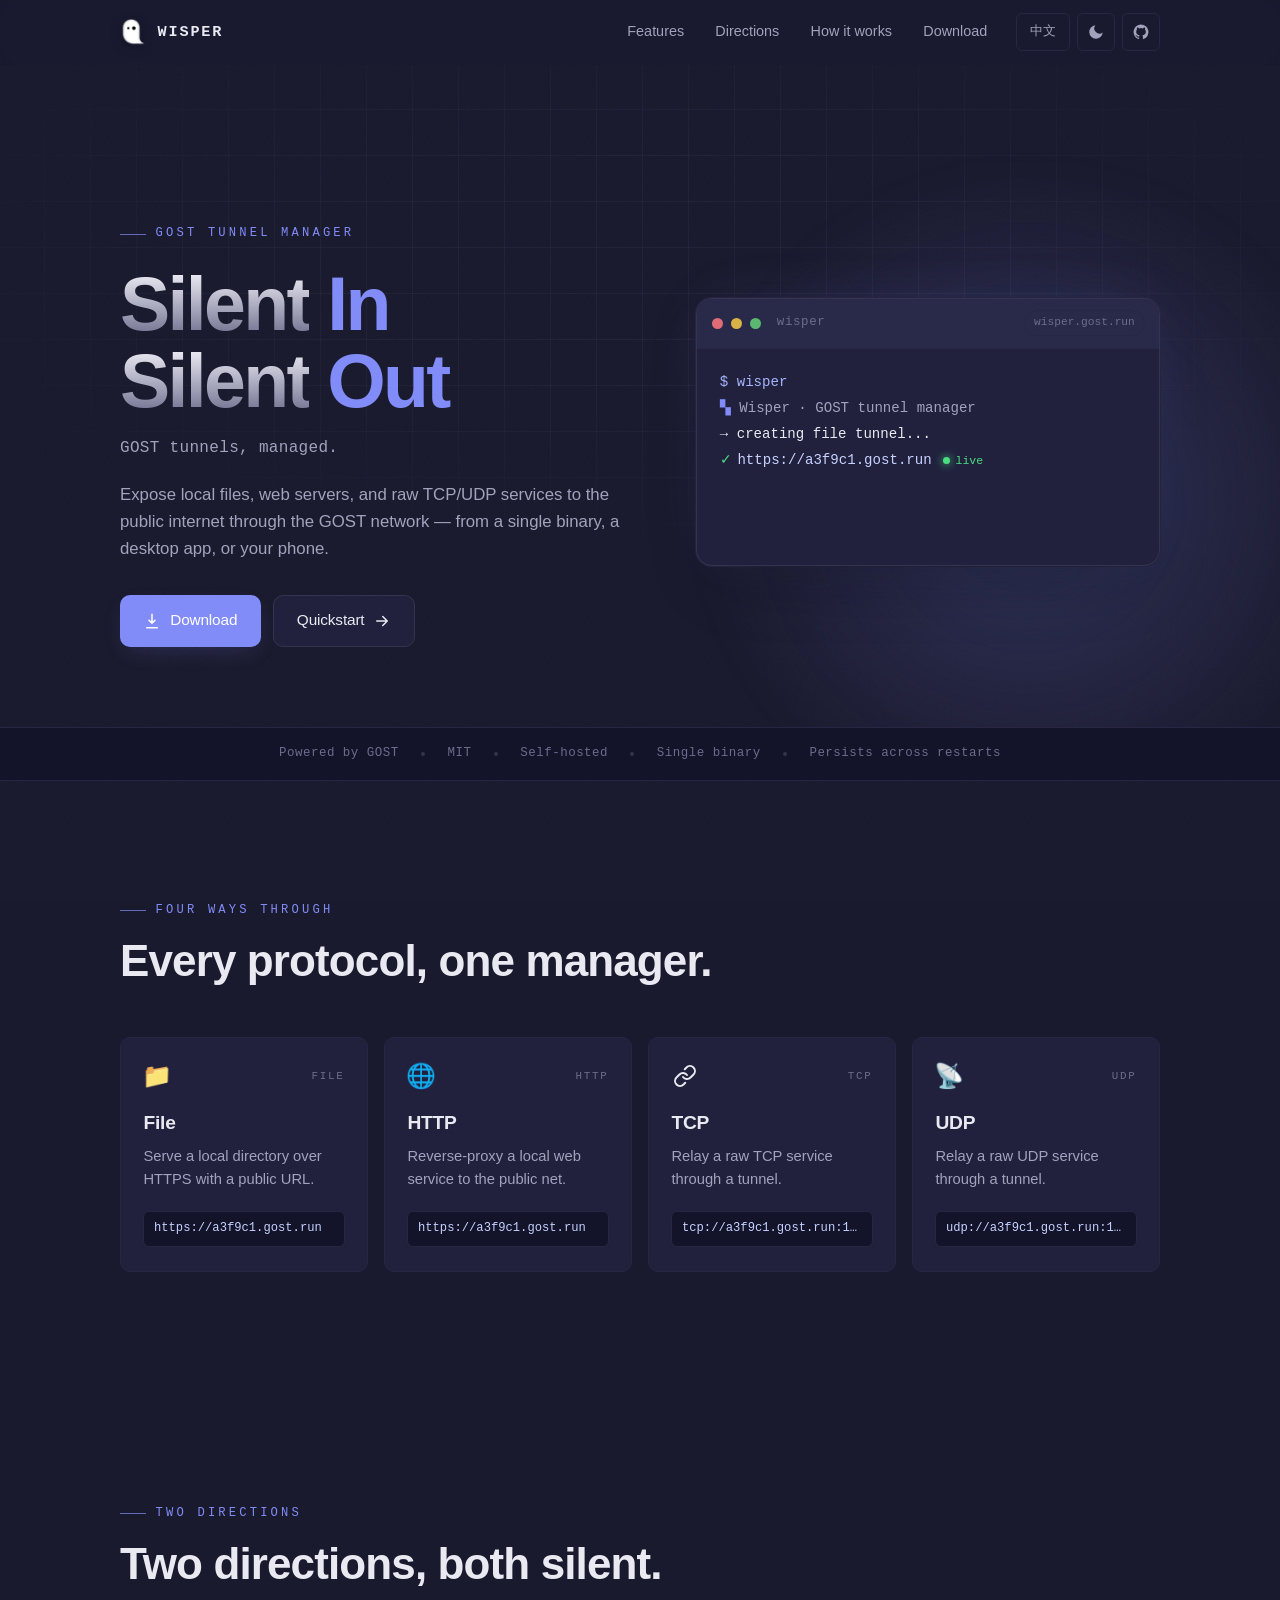
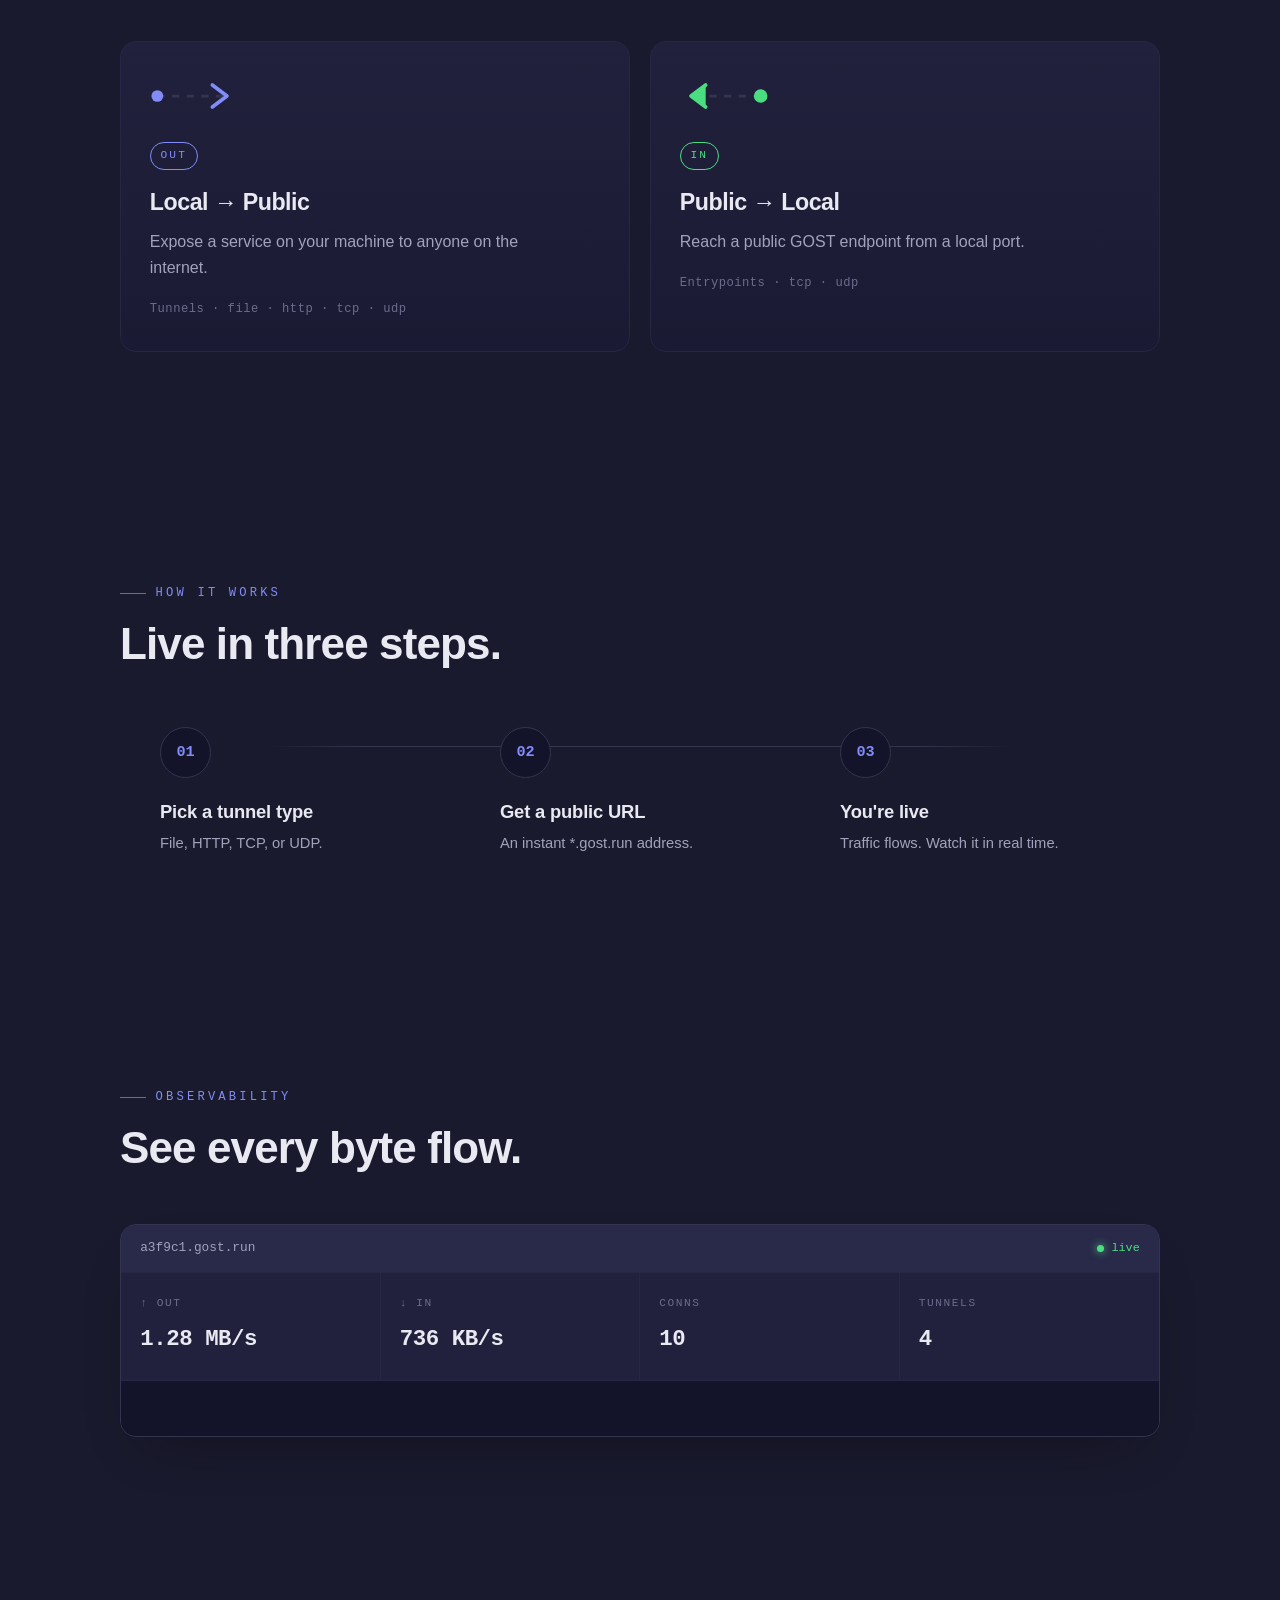
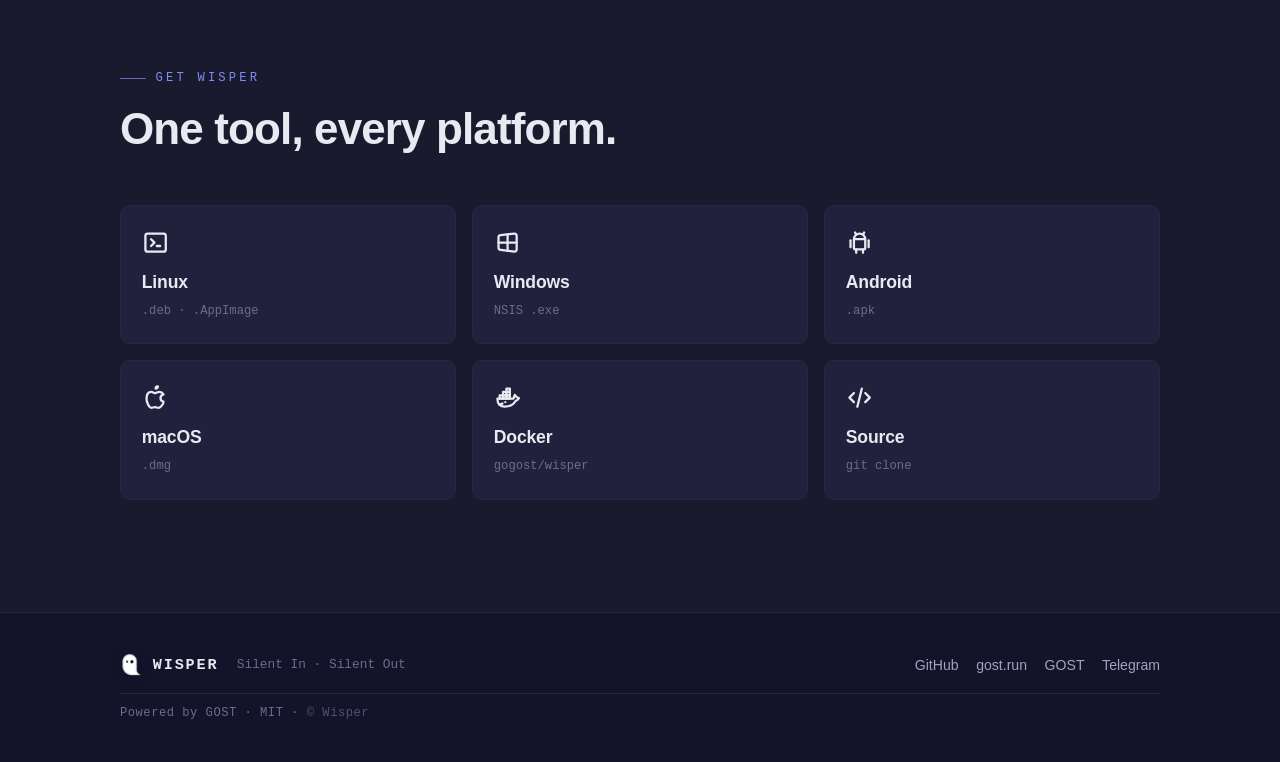
==== commit 56b2fb36: "Fix stale CDN cache: inject git SHA as cache-busting version at build time - Remove nginx 7d expires" ====
--- a/index.html
+++ b/index.html
@@ -19,7 +19,7 @@
   <link rel="apple-touch-icon" href="assets/logo.png" />
   <link rel="preconnect" href="https://fonts.bunny.net" crossorigin />
   <link href="https://fonts.bunny.net/css?family=ibm-plex-mono:400;500;600;700&family=ibm-plex-sans:400;500;600;700&display=swap" rel="stylesheet" />
-  <link rel="stylesheet" href="css/style.css?v=2" />
+  <link rel="stylesheet" href="css/style.css?v=___VERSION___" />
 
   <!-- Theme boot — runs before paint to avoid flash. Default: dark. -->
   <script>
@@ -342,9 +342,9 @@
     </div>
   </footer>
 
-  <script src="js/i18n.js"></script>
-  <script src="js/theme.js"></script>
-  <script src="js/terminal.js"></script>
-  <script src="js/main.js"></script>
+  <script src="js/i18n.js?v=___VERSION___"></script>
+  <script src="js/theme.js?v=___VERSION___"></script>
+  <script src="js/terminal.js?v=___VERSION___"></script>
+  <script src="js/main.js?v=___VERSION___"></script>
 </body>
 </html>
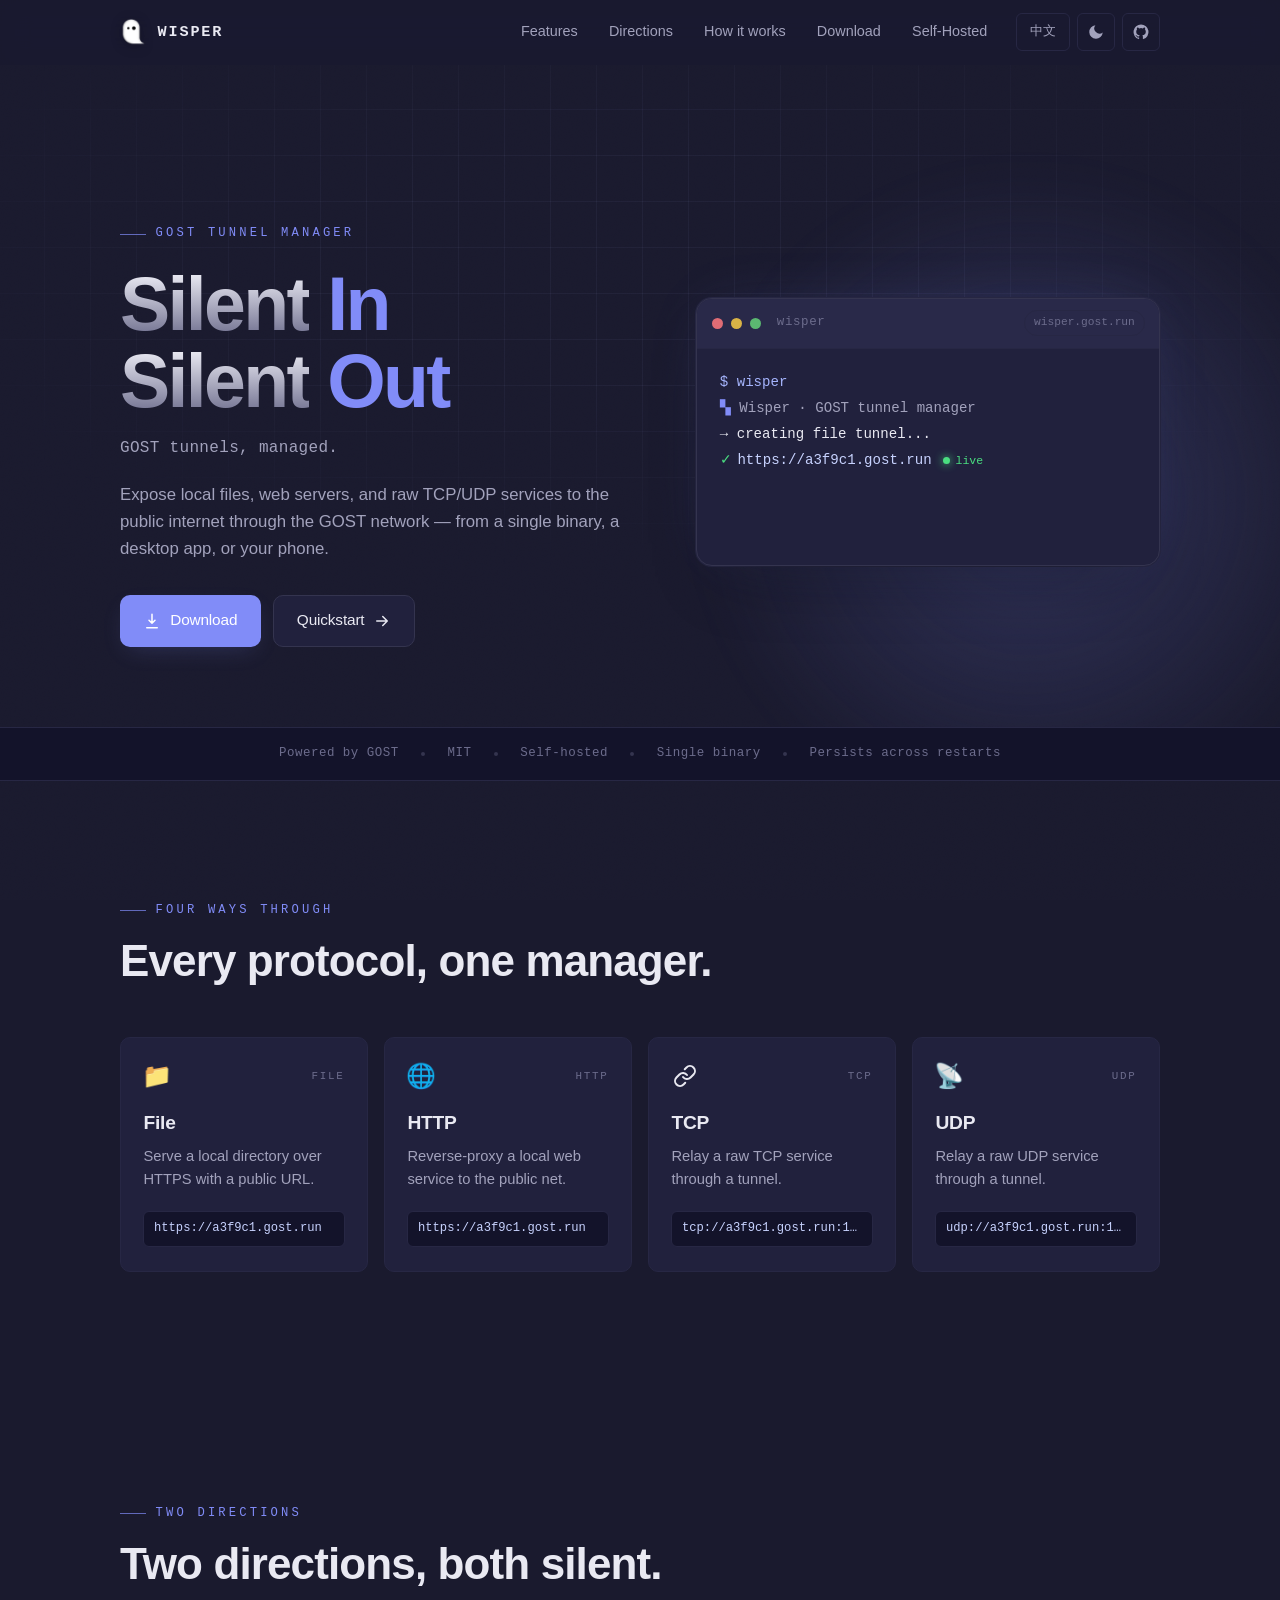
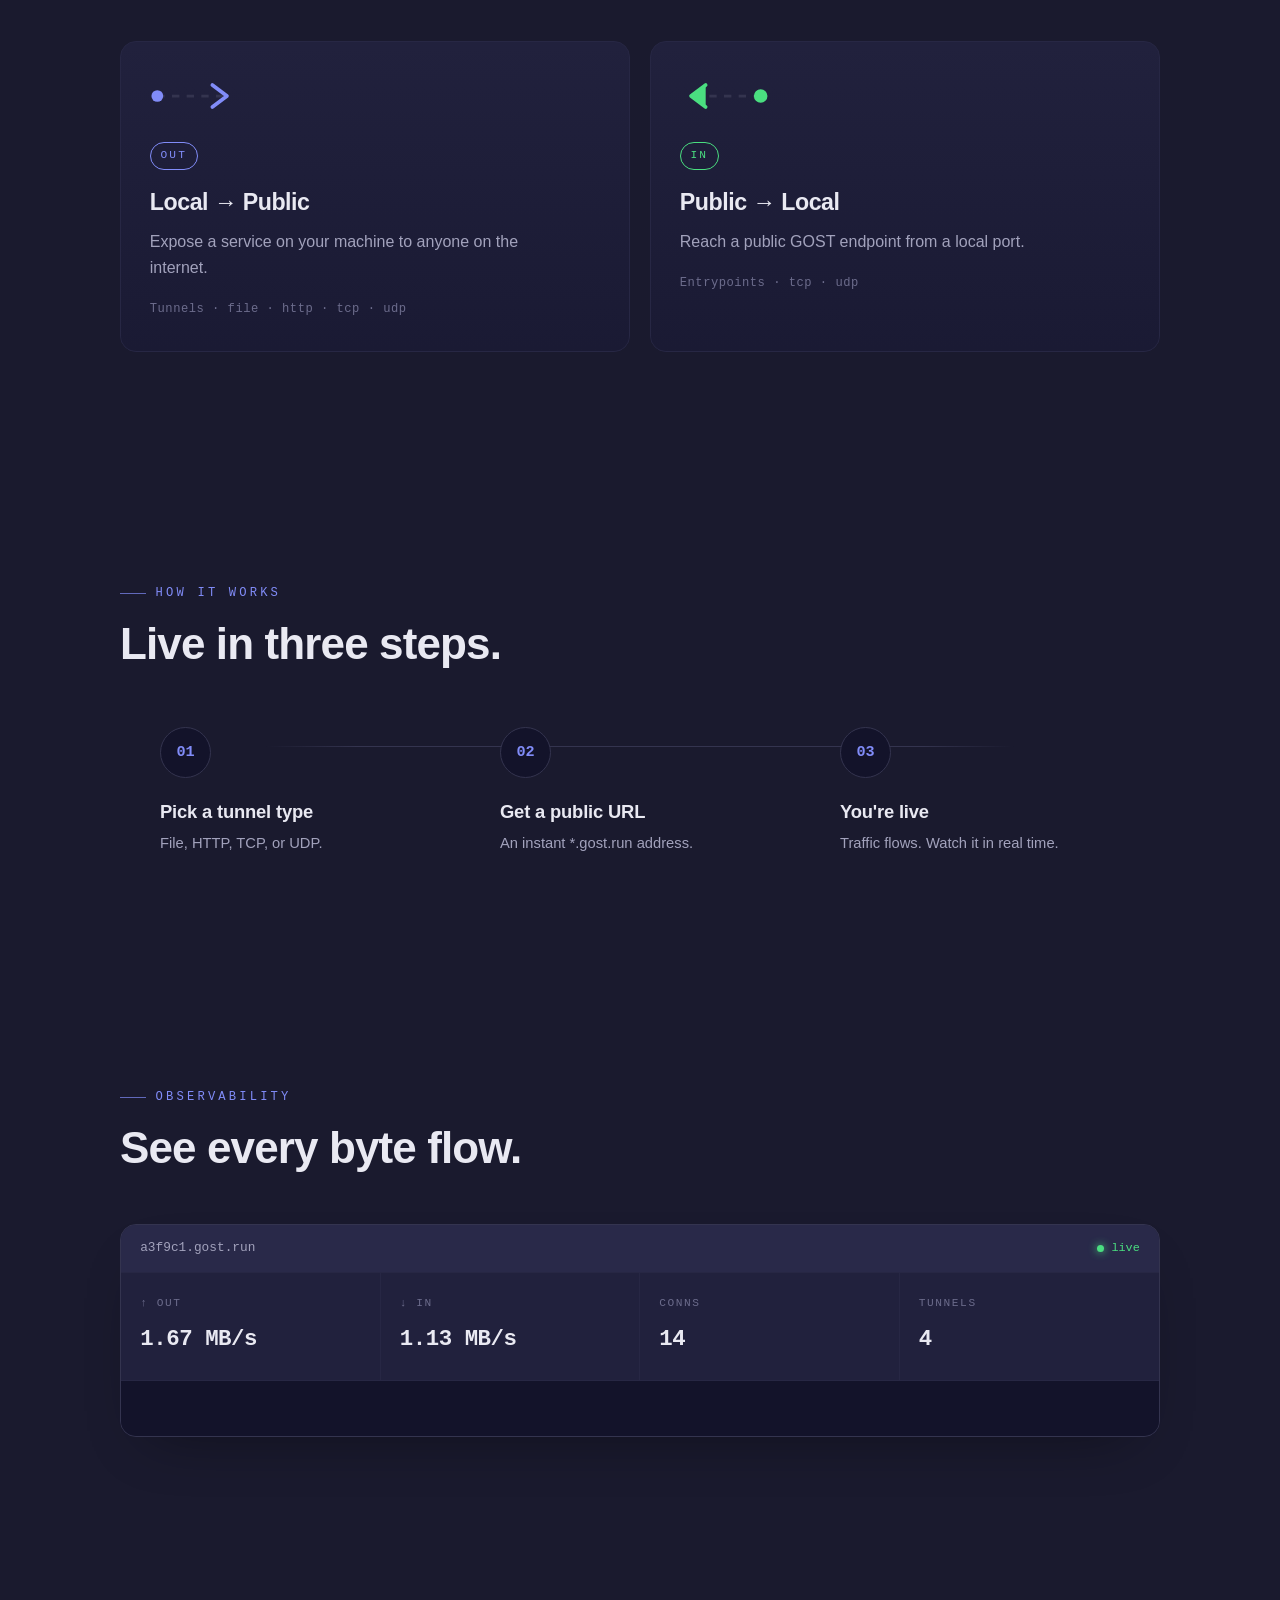
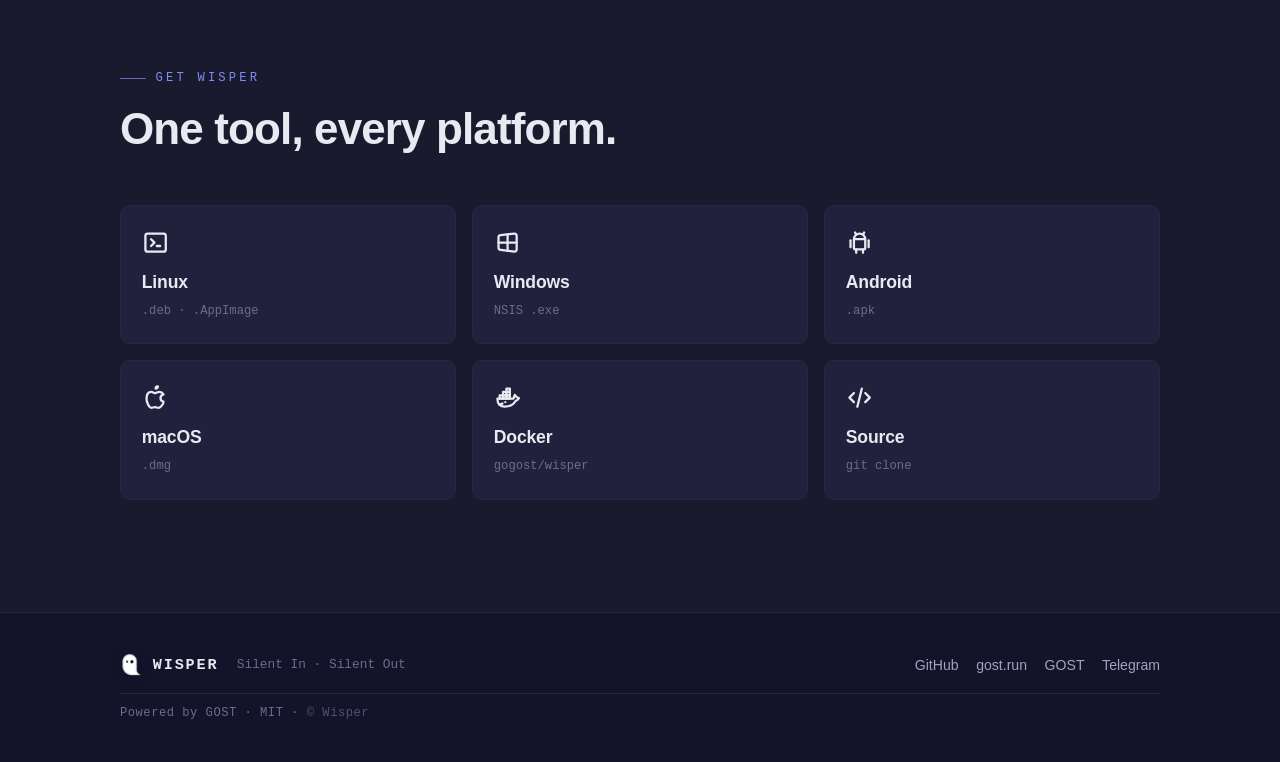
==== commit 331e2c19: "Add self-hosted reverse proxy tutorial page and i18n rework Introduce a bilingual tutorial page at /" ====
--- a/index.html
+++ b/index.html
@@ -3,8 +3,8 @@
 <head>
   <meta charset="UTF-8" />
   <meta name="viewport" content="width=device-width, initial-scale=1.0" />
-  <title>Wisper — Silent In, Silent Out.</title>
-  <meta name="description" content="Wisper is a self-hosted GOST tunnel manager. Expose local files, web servers, and TCP/UDP services to the public internet through the GOST network — from a single binary, a desktop app, or your phone." />
+  <title data-i18n="title">Wisper — Silent In, Silent Out.</title>
+  <meta name="description" data-i18n="metaDesc" content="Wisper is a self-hosted GOST tunnel manager. Expose local files, web servers, and TCP/UDP services to the public internet through the GOST network — from a single binary, a desktop app, or your phone." />
   <meta name="theme-color" content="#1a1a2e" />
 
   <!-- Open Graph -->
@@ -49,6 +49,7 @@
         <a href="#directions" data-i18n="nav.directions">Directions</a>
         <a href="#how" data-i18n="nav.how">How it works</a>
         <a href="#download" data-i18n="nav.download">Download</a>
+        <a href="/tutorial" data-i18n="nav.tutorial">Self-Hosted</a>
       </nav>
 
       <div class="nav-tools">
--- a/css/style.css
+++ b/css/style.css
@@ -105,7 +105,9 @@
   color: var(--accent); margin-bottom: 1rem; display: inline-flex; align-items: center; gap: .6rem;
 }
 .eyebrow::before { content: ""; width: 26px; height: 1px; background: var(--accent); opacity: .7; }
-.section-title { font-size: clamp(1.7rem, 4vw, 2.75rem); font-weight: 600; line-height: 1.12; letter-spacing: -.02em; }
+.section-title { font-size: clamp(1.7rem, 4vw, 2.75rem); font-weight: 600; line-height: 1.12; letter-spacing: -.02em; margin-bottom: 1rem; }
+
+[data-page="tutorial"] .section { padding: clamp(2rem, 4vw, 3.5rem) var(--pad); }
 
 /* ── Buttons ────────────────────────────────────────────── */
 .btn {
@@ -417,3 +419,125 @@
   .reveal { opacity: 1; transform: none; }
   html { scroll-behavior: auto; }
 }
+
+/* ── Tutorial page ────────────────────────────────────── */
+/* Active nav state for secondary pages */
+.nav-links a[aria-current="page"] {
+  color: var(--text);
+  background: var(--surface);
+}
+
+/* Prose / documentation text */
+.prose  { max-width: 42rem; }
+.prose p { color: var(--text-2); line-height: 1.7; margin-bottom: 1rem; }
+
+/* Code block: config file display */
+.code-block {
+  background: color-mix(in srgb, var(--bg) 92%, #000);
+  border: 1px solid var(--border);
+  border-radius: var(--r-md);
+  overflow: hidden;
+  margin: 1.2rem 0;
+}
+.code-block-header {
+  display: flex;
+  align-items: center;
+  padding: .5rem .9rem;
+  background: color-mix(in srgb, var(--surface) 60%, #000);
+  border-bottom: 1px solid var(--border-sub);
+  font-size: .8rem;
+  color: var(--text-3);
+  font-family: var(--font-mono);
+}
+.code-block pre {
+  padding: 1rem 1.2rem;
+  margin: 0;
+  overflow-x: auto;
+  -webkit-overflow-scrolling: touch;
+  font-family: var(--font-mono);
+  font-size: .82rem;
+  line-height: 1.6;
+  color: var(--text);
+}
+.code-block code { font-family: var(--font-mono); }
+[data-theme="light"] .code-block { background: var(--surface-2); }
+[data-theme="light"] .code-block-header { background: color-mix(in srgb, var(--surface-2) 80%, #000); }
+
+/* Service grid: 4 service cards (2×2) */
+.service-grid {
+  display: grid;
+  grid-template-columns: repeat(2, 1fr);
+  gap: 1rem;
+  margin: 1.5rem 0;
+}
+.service-card {
+  padding: 1.3rem 1.2rem;
+  border-radius: var(--r-md);
+  background: var(--surface);
+  border: 1px solid var(--border-sub);
+  transition: border-color .25s var(--ease);
+}
+.service-card:hover { border-color: var(--accent); }
+.service-card .service-name {
+  font-family: var(--font-mono);
+  font-weight: 600; font-size: 1rem;
+  margin-bottom: .15rem;
+}
+.service-card .service-role {
+  font-size: .7rem;
+  letter-spacing: .12em;
+  color: var(--accent);
+  font-family: var(--font-mono);
+  text-transform: uppercase;
+  margin-bottom: .6rem;
+}
+.service-card p { color: var(--text-2); font-size: .9rem; line-height: 1.6; }
+
+/* Flow steps: numbered list with circle markers */
+.flow-steps {
+  list-style: none;
+  counter-reset: fstep;
+  margin: 1.5rem 0;
+}
+.flow-step {
+  counter-increment: fstep;
+  padding: .8rem 0 .8rem 2.8rem;
+  position: relative;
+  color: var(--text-2);
+  line-height: 1.6;
+}
+.flow-step::before {
+  content: counter(fstep);
+  position: absolute; left: 0; top: .8rem;
+  width: 1.8rem; height: 1.8rem;
+  border-radius: 50%;
+  background: color-mix(in srgb, var(--bg) 92%, #000);
+  border: 1px solid var(--border);
+  color: var(--accent);
+  font-family: var(--font-mono);
+  font-size: .78rem;
+  font-weight: 600;
+  display: grid;
+  place-items: center;
+}
+
+/* Note / callout */
+.note {
+  padding: 1rem 1.2rem;
+  border-radius: var(--r-md);
+  background: var(--surface);
+  border: 1px solid var(--border-sub);
+  border-left: 3px solid var(--accent);
+  margin: 1.2rem 0;
+  font-size: .92rem;
+  color: var(--text-2);
+  line-height: 1.6;
+}
+
+/* Responsive: service grid collapse */
+@media (max-width: 980px) {
+  .service-grid { grid-template-columns: 1fr; }
+}
+@media (max-width: 640px) {
+  .code-block pre { font-size: .78rem; }
+}
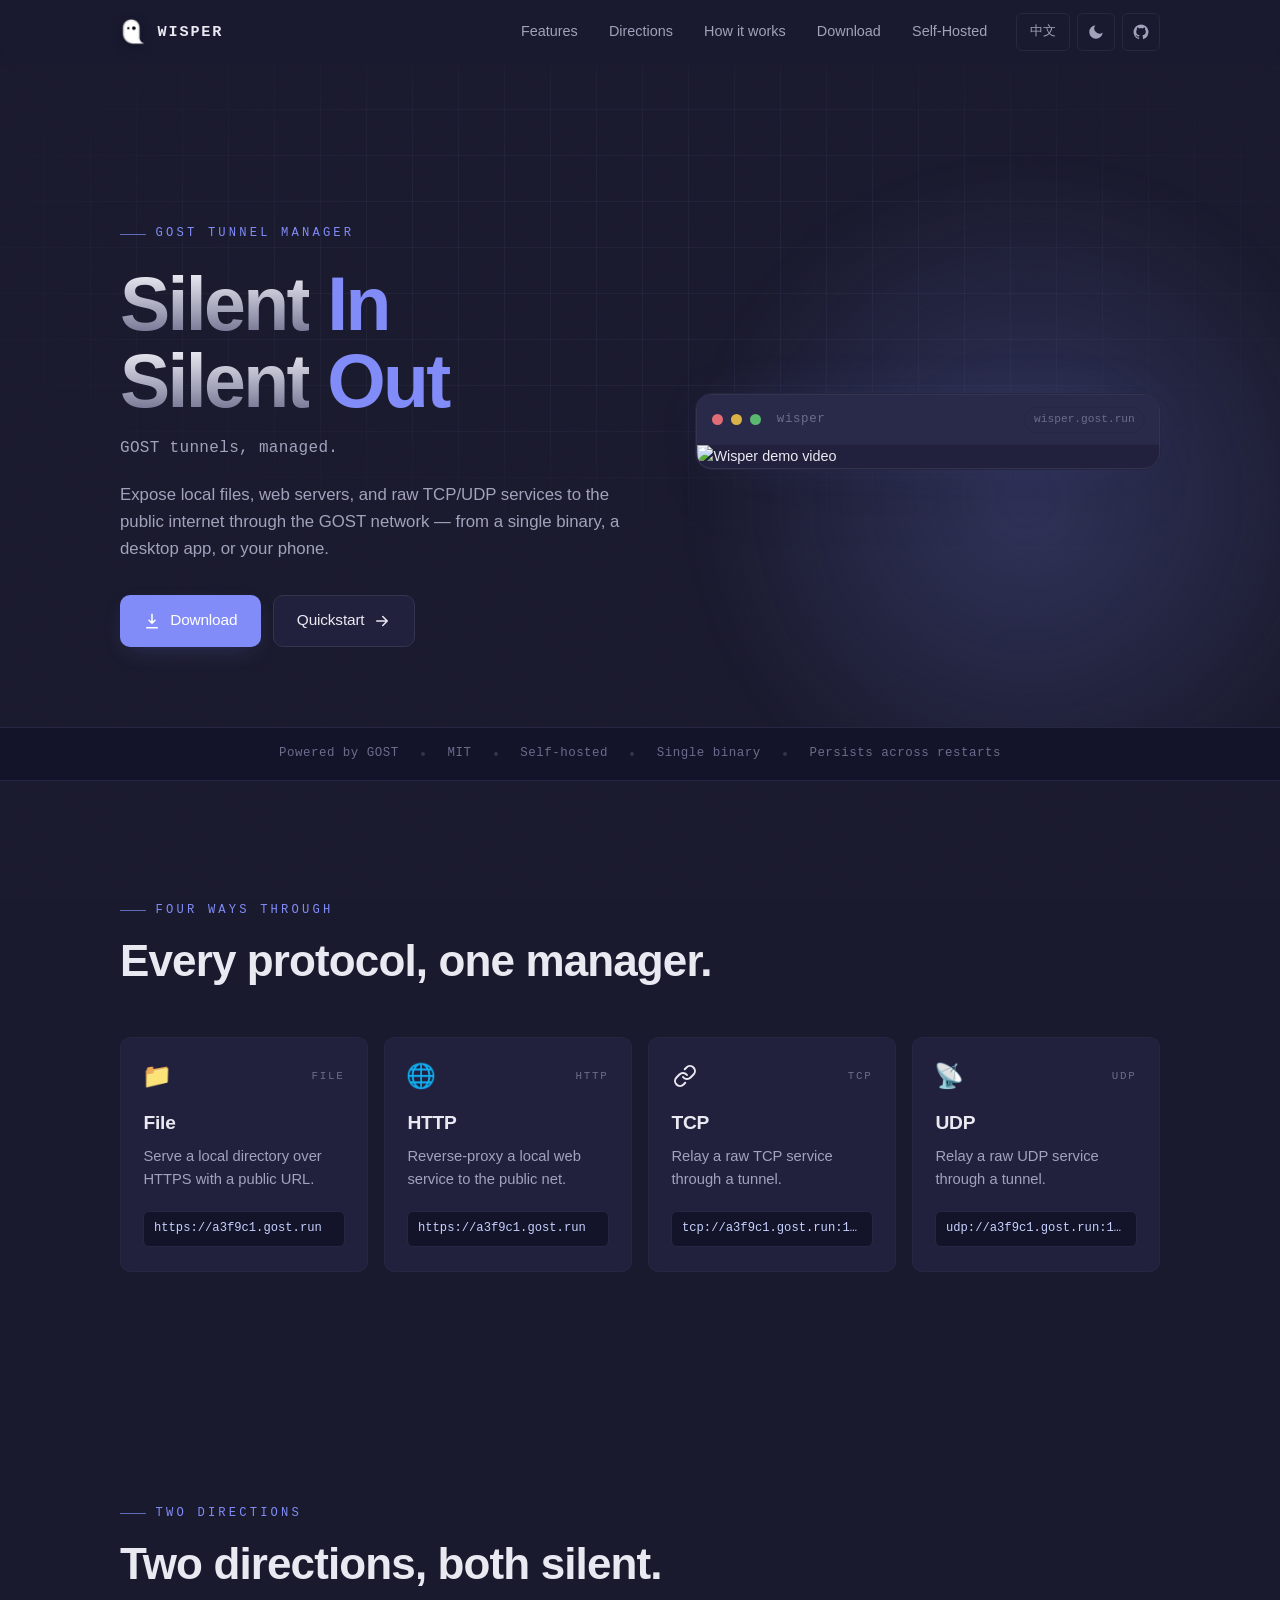
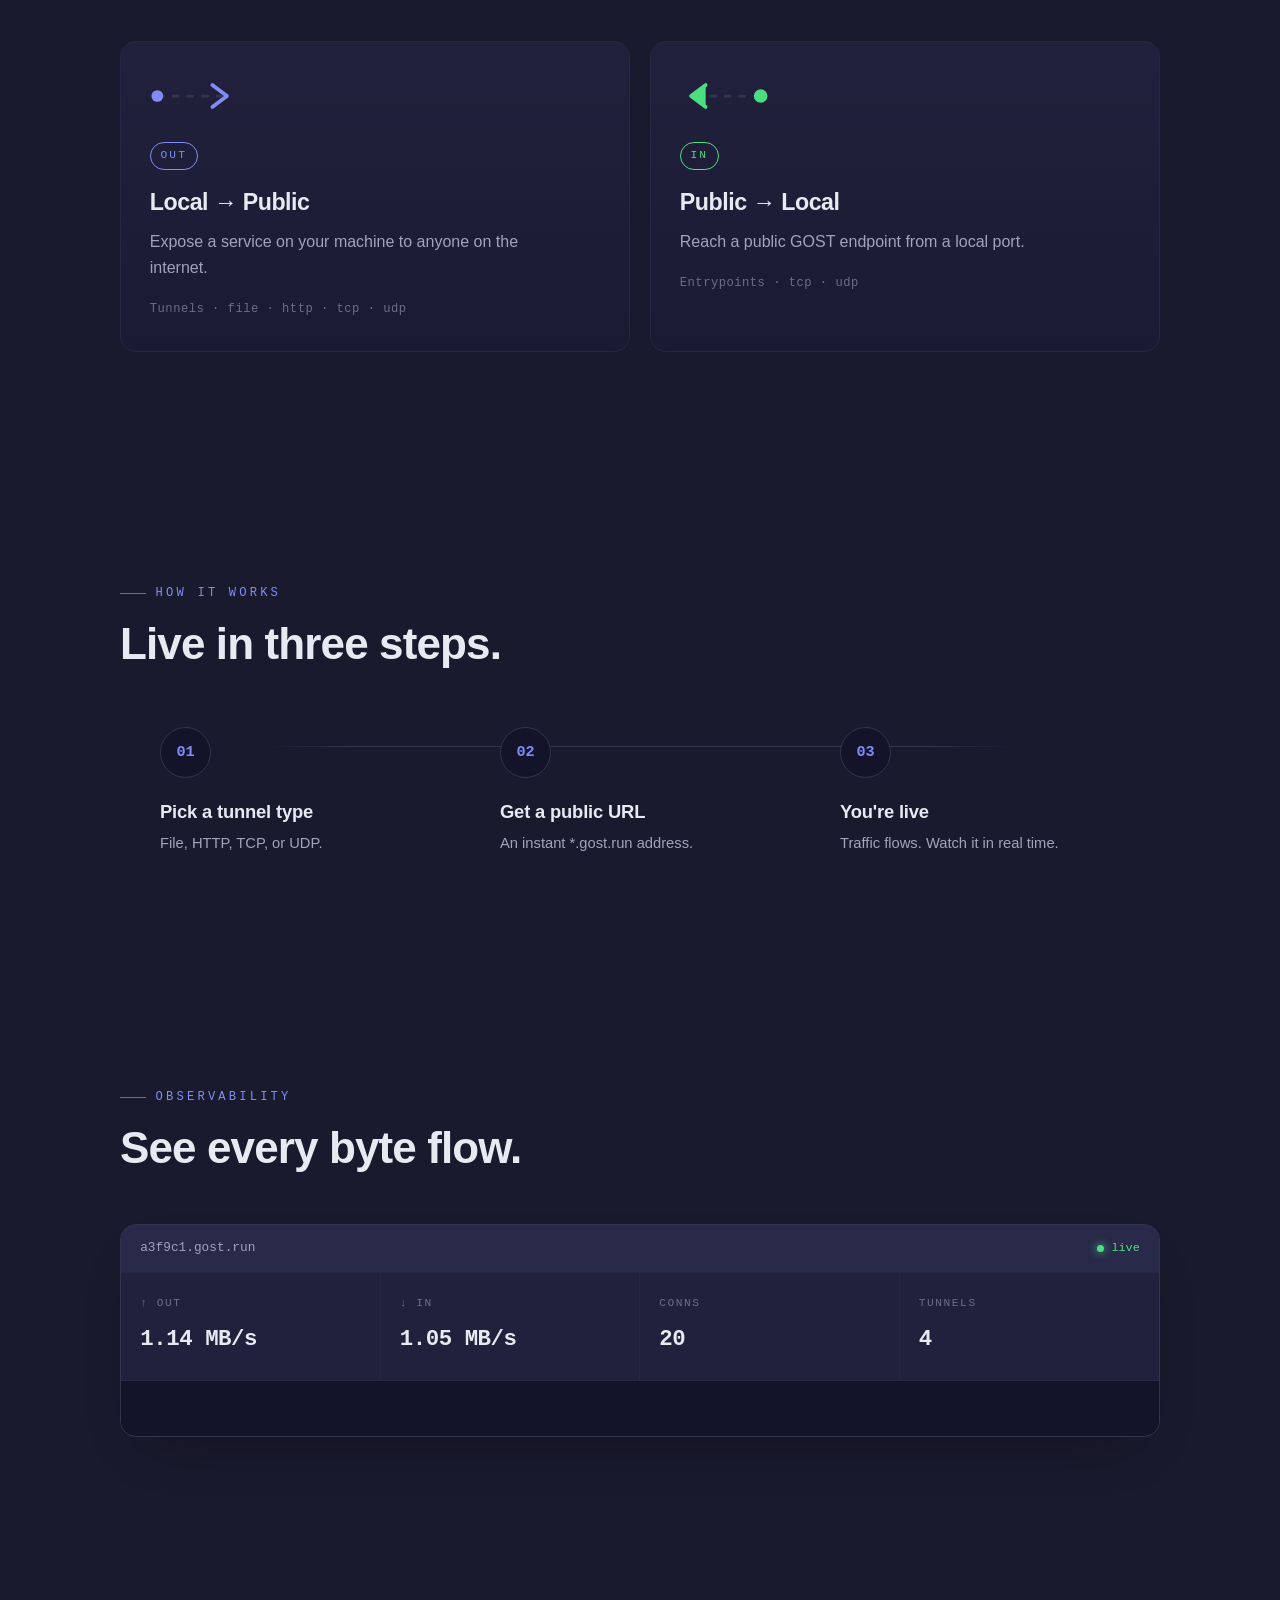
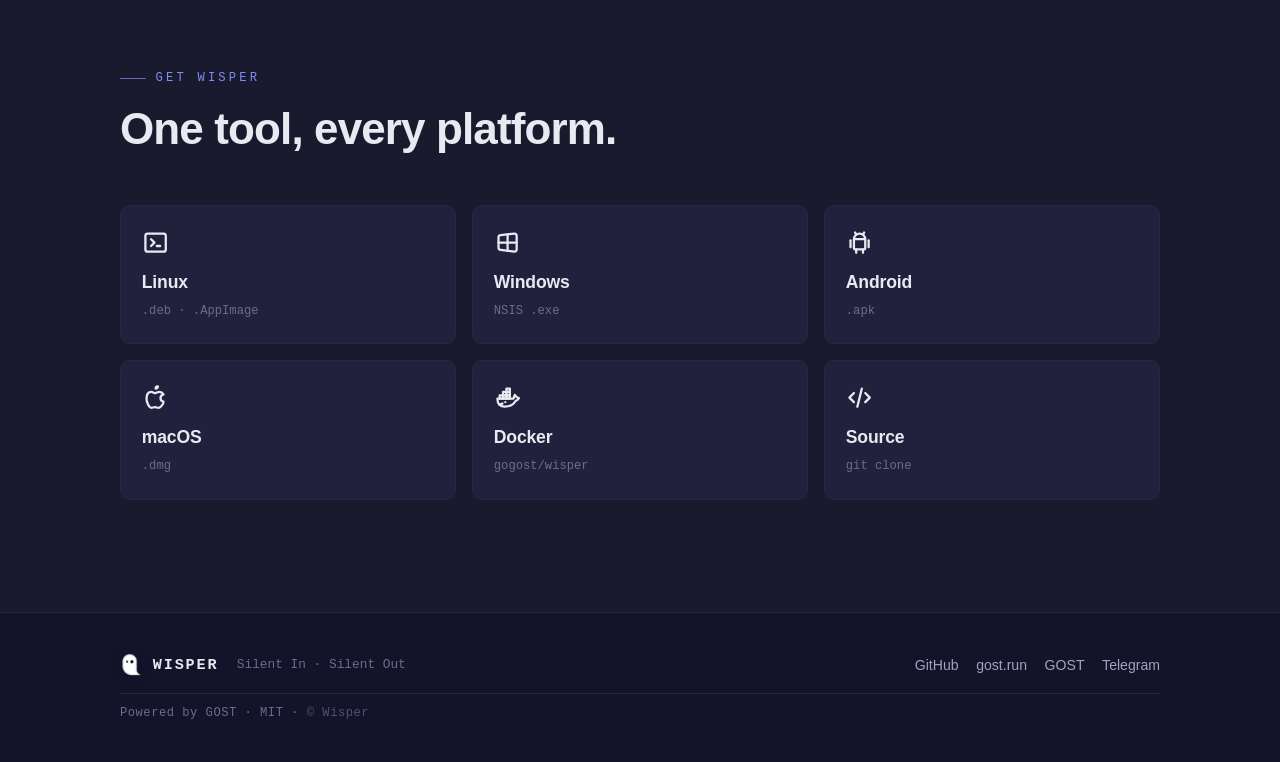
==== commit c71e09a9: "feat: replace terminal animation with demo video thumbnail" ====
--- a/index.html
+++ b/index.html
@@ -107,8 +107,8 @@
           </div>
         </div>
 
-        <!-- Mock terminal -->
-        <div class="terminal" id="terminal" aria-label="Wisper terminal demo">
+        <!-- Demo video -->
+        <div class="terminal" aria-label="Wisper demo video">
           <div class="term-chrome">
             <span class="term-dot"></span>
             <span class="term-dot"></span>
@@ -117,7 +117,10 @@
             <span class="term-spacer"></span>
             <span class="term-pill mono">wisper.gost.run</span>
           </div>
-          <pre class="term-body mono" id="term-body"></pre>
+          <a href="https://www.youtube.com/watch?v=CZZQjsm_cvc" target="_blank" rel="noopener" class="demo-video-link">
+            <img src="https://img.youtube.com/vi/CZZQjsm_cvc/maxresdefault.jpg" alt="Wisper demo video" style="width:100%;display:block;">
+            <span class="demo-play">▶</span>
+          </a>
         </div>
       </div>
     </section>
@@ -345,7 +348,6 @@
 
   <script src="js/i18n.js?v=___VERSION___"></script>
   <script src="js/theme.js?v=___VERSION___"></script>
-  <script src="js/terminal.js?v=___VERSION___"></script>
   <script src="js/main.js?v=___VERSION___"></script>
 </body>
 </html>
--- a/css/style.css
+++ b/css/style.css
@@ -262,6 +262,16 @@
 .term-live.show { opacity: 1; transform: none; }
 .live-dot { width: 7px; height: 7px; border-radius: 50%; background: var(--green); box-shadow: 0 0 8px var(--green); animation: pulse 1.6s ease-in-out infinite; }
 @keyframes pulse { 50% { opacity: .4; } }
+.term-body.demo-video { padding: 0; min-height: 0; white-space: normal; word-break: normal; }
+.demo-video-link {
+  display: block; position: relative; overflow: hidden;
+}
+.demo-video-link .demo-play {
+  position: absolute; inset: 0; display: flex; align-items: center; justify-content: center;
+  background: rgba(0,0,0,.3); font-size: 3rem; color: #fff; opacity: 0; transition: opacity .3s;
+}
+.demo-video-link:hover .demo-play,
+.demo-video-link:focus-visible .demo-play { opacity: 1; }
 
 /* ── Trust strip ────────────────────────────────────────── */
 .strip { border-top: 1px solid var(--border-sub); border-bottom: 1px solid var(--border-sub); background: var(--bg-deep); position: relative; z-index: 2; }
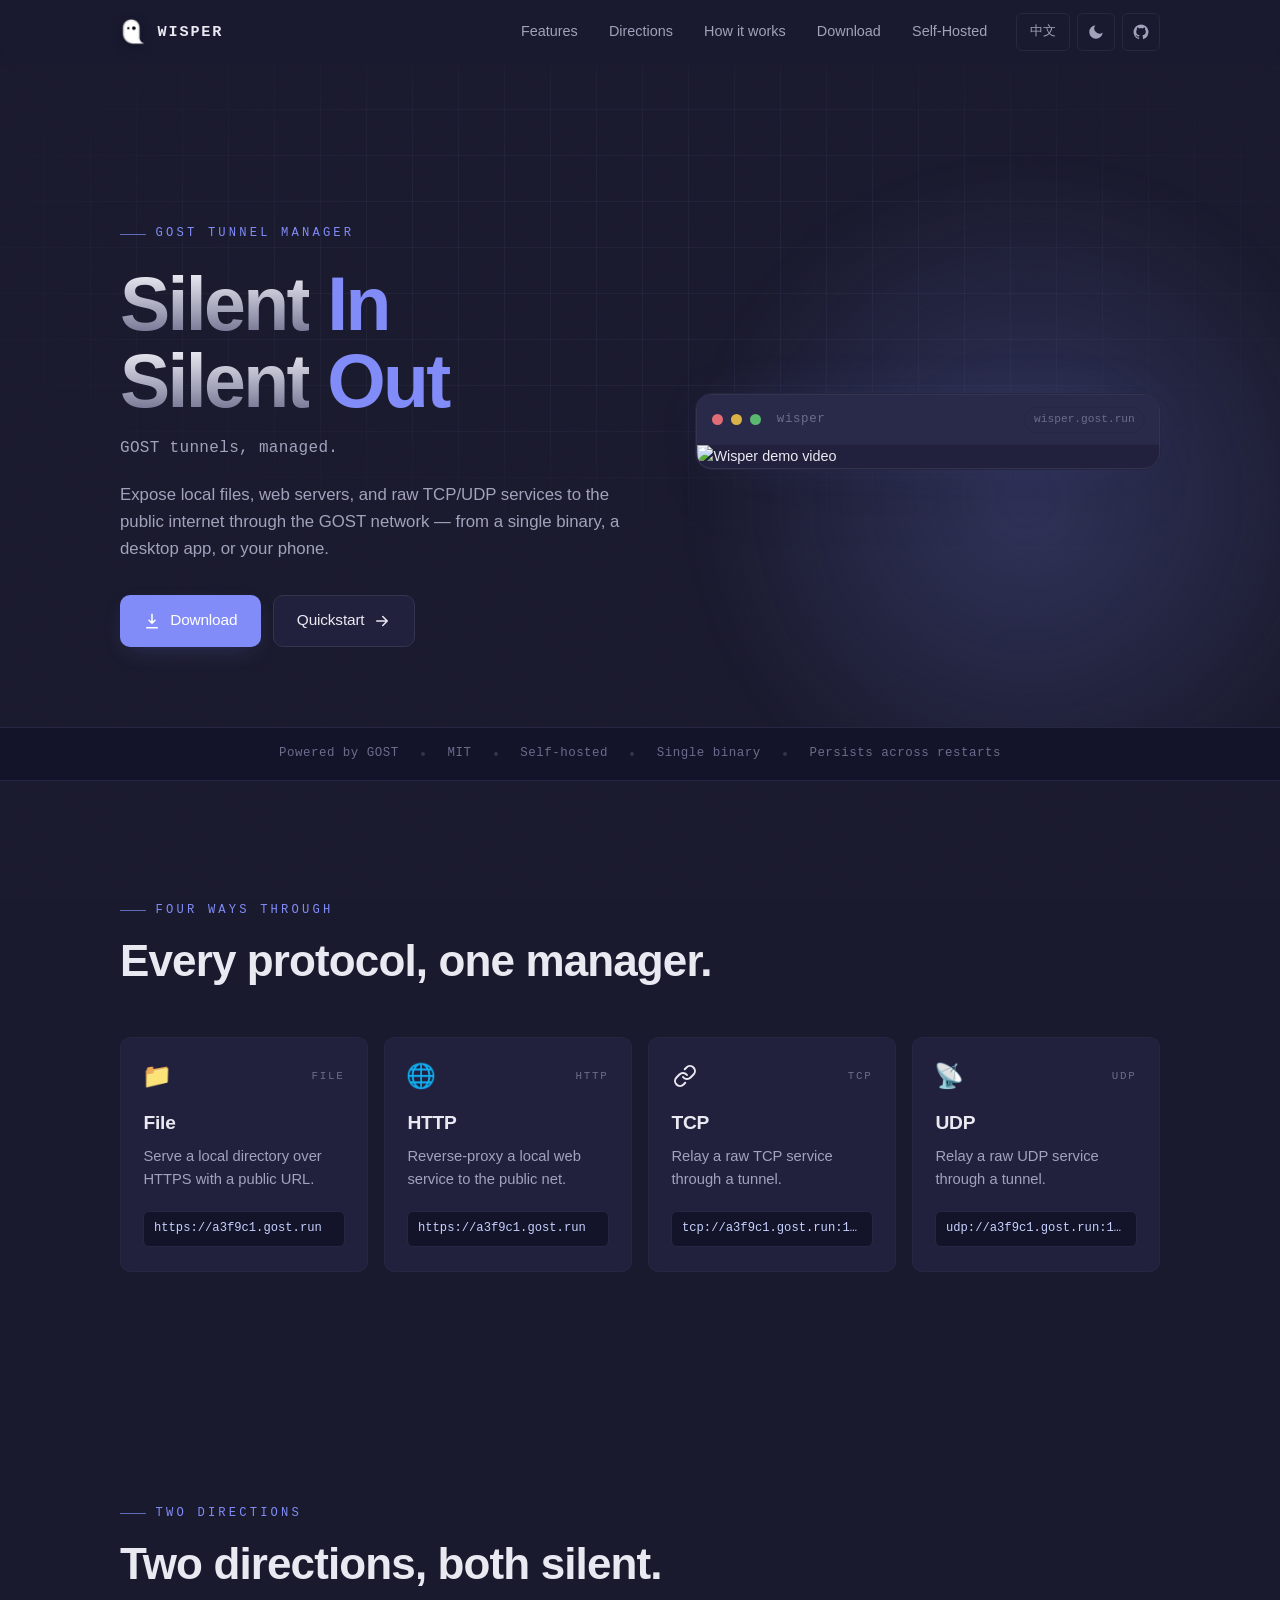
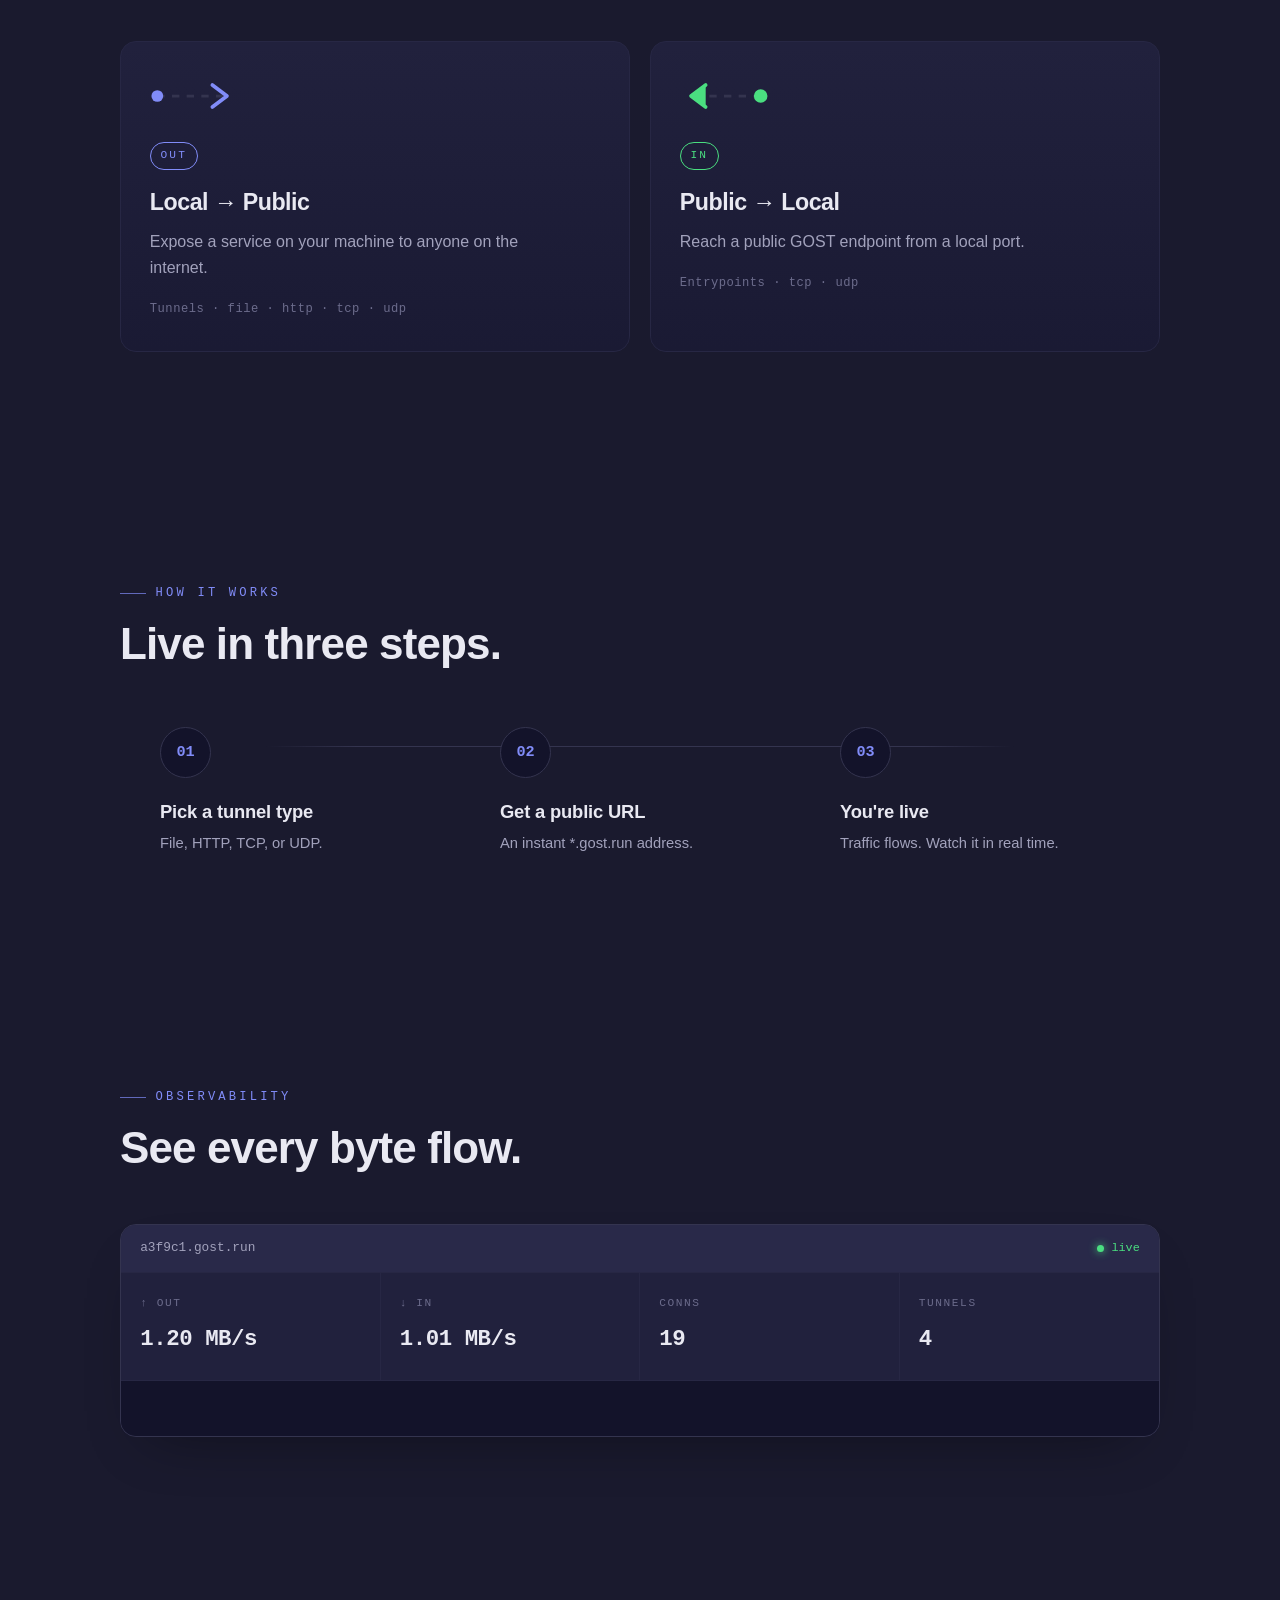
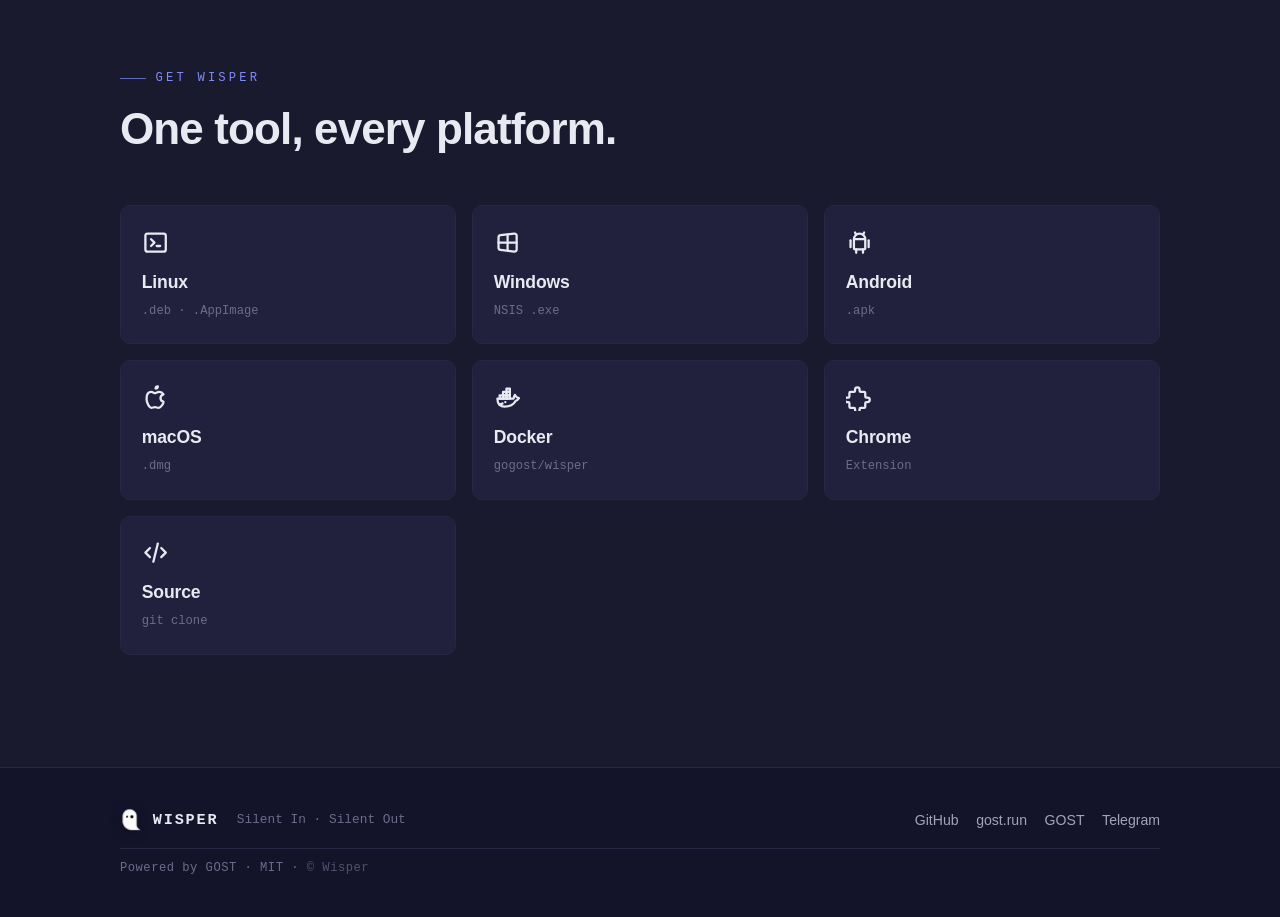
==== commit c240eb2b: "feat: add Chrome Extension download card to download grid - Add Chrome card with gear glyph icon lin" ====
--- a/index.html
+++ b/index.html
@@ -317,6 +317,11 @@
           <span class="dl-name">Docker</span>
           <span class="dl-sub mono">gogost/wisper</span>
         </a>
+        <a class="dl" href="https://chromewebstore.google.com/detail/wisper-tunnel/ahlnngkgaoapogmejamomgjelgiekpgf" target="_blank" rel="noopener">
+          <span class="dl-glyph"><svg viewBox="0 0 24 24" aria-hidden="true"><path d="M4 7h3a1 1 0 0 0 1-1V5a2 2 0 0 1 4 0v1a1 1 0 0 0 1 1h3a1 1 0 0 1 1 1v3a1 1 0 0 0 1 1h1a2 2 0 0 1 0 4h-1a1 1 0 0 0-1 1v3a1 1 0 0 1-1 1h-3a1 1 0 0 0-1 1v1a2 2 0 0 1-4 0v-1a1 1 0 0 0-1-1H4a1 1 0 0 1-1-1v-3a1 1 0 0 0-1-1H1a2 2 0 0 1 0-4h1a1 1 0 0 0 1-1V8a1 1 0 0 1 1-1z"/></svg></span>
+          <span class="dl-name" data-i18n="download.chrome">Chrome</span>
+          <span class="dl-sub mono" data-i18n="download.chromeSub">Extension</span>
+        </a>
         <a class="dl" href="https://github.com/go-gost/wisper" target="_blank" rel="noopener">
           <span class="dl-glyph"><svg viewBox="0 0 24 24" aria-hidden="true"><path d="M7 8l-4 4l4 4"/><path d="M17 8l4 4l-4 4"/><path d="M14 4l-4 16"/></svg></span>
           <span class="dl-name" data-i18n="download.source">Source</span>
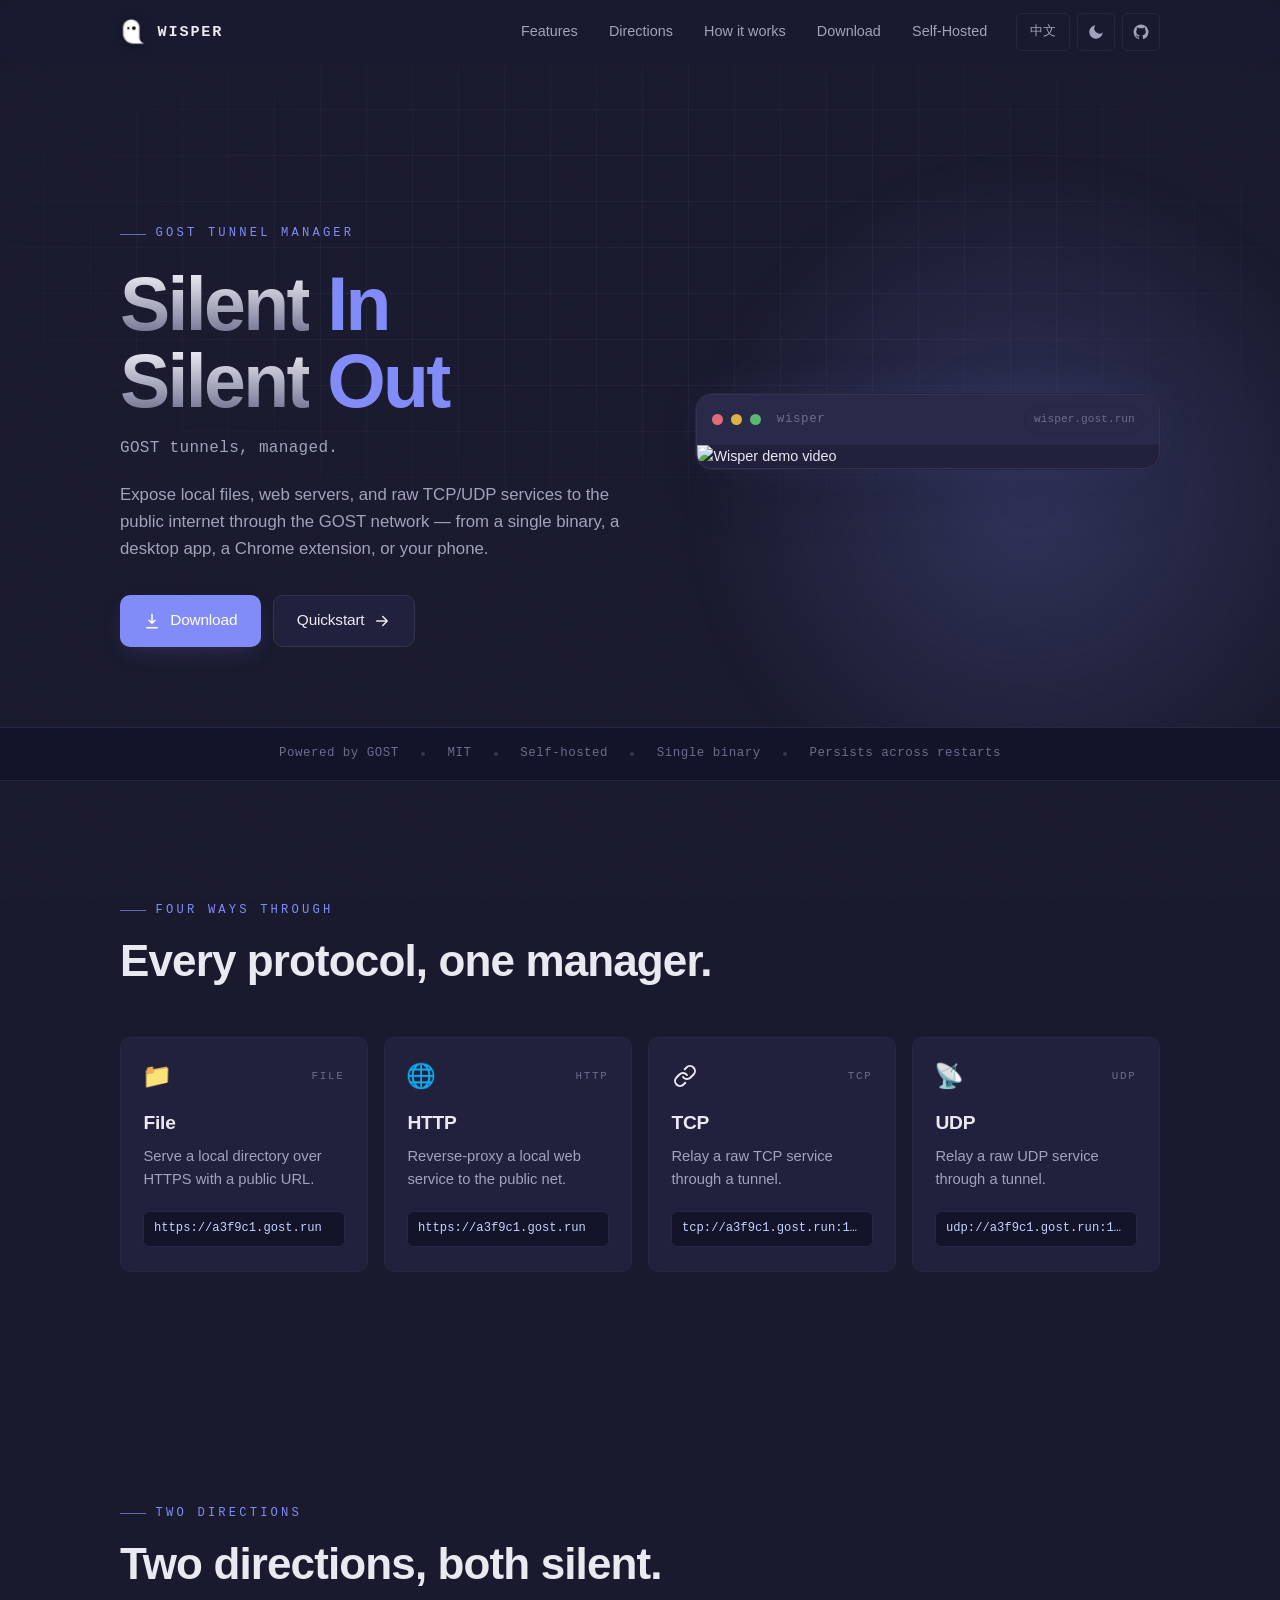
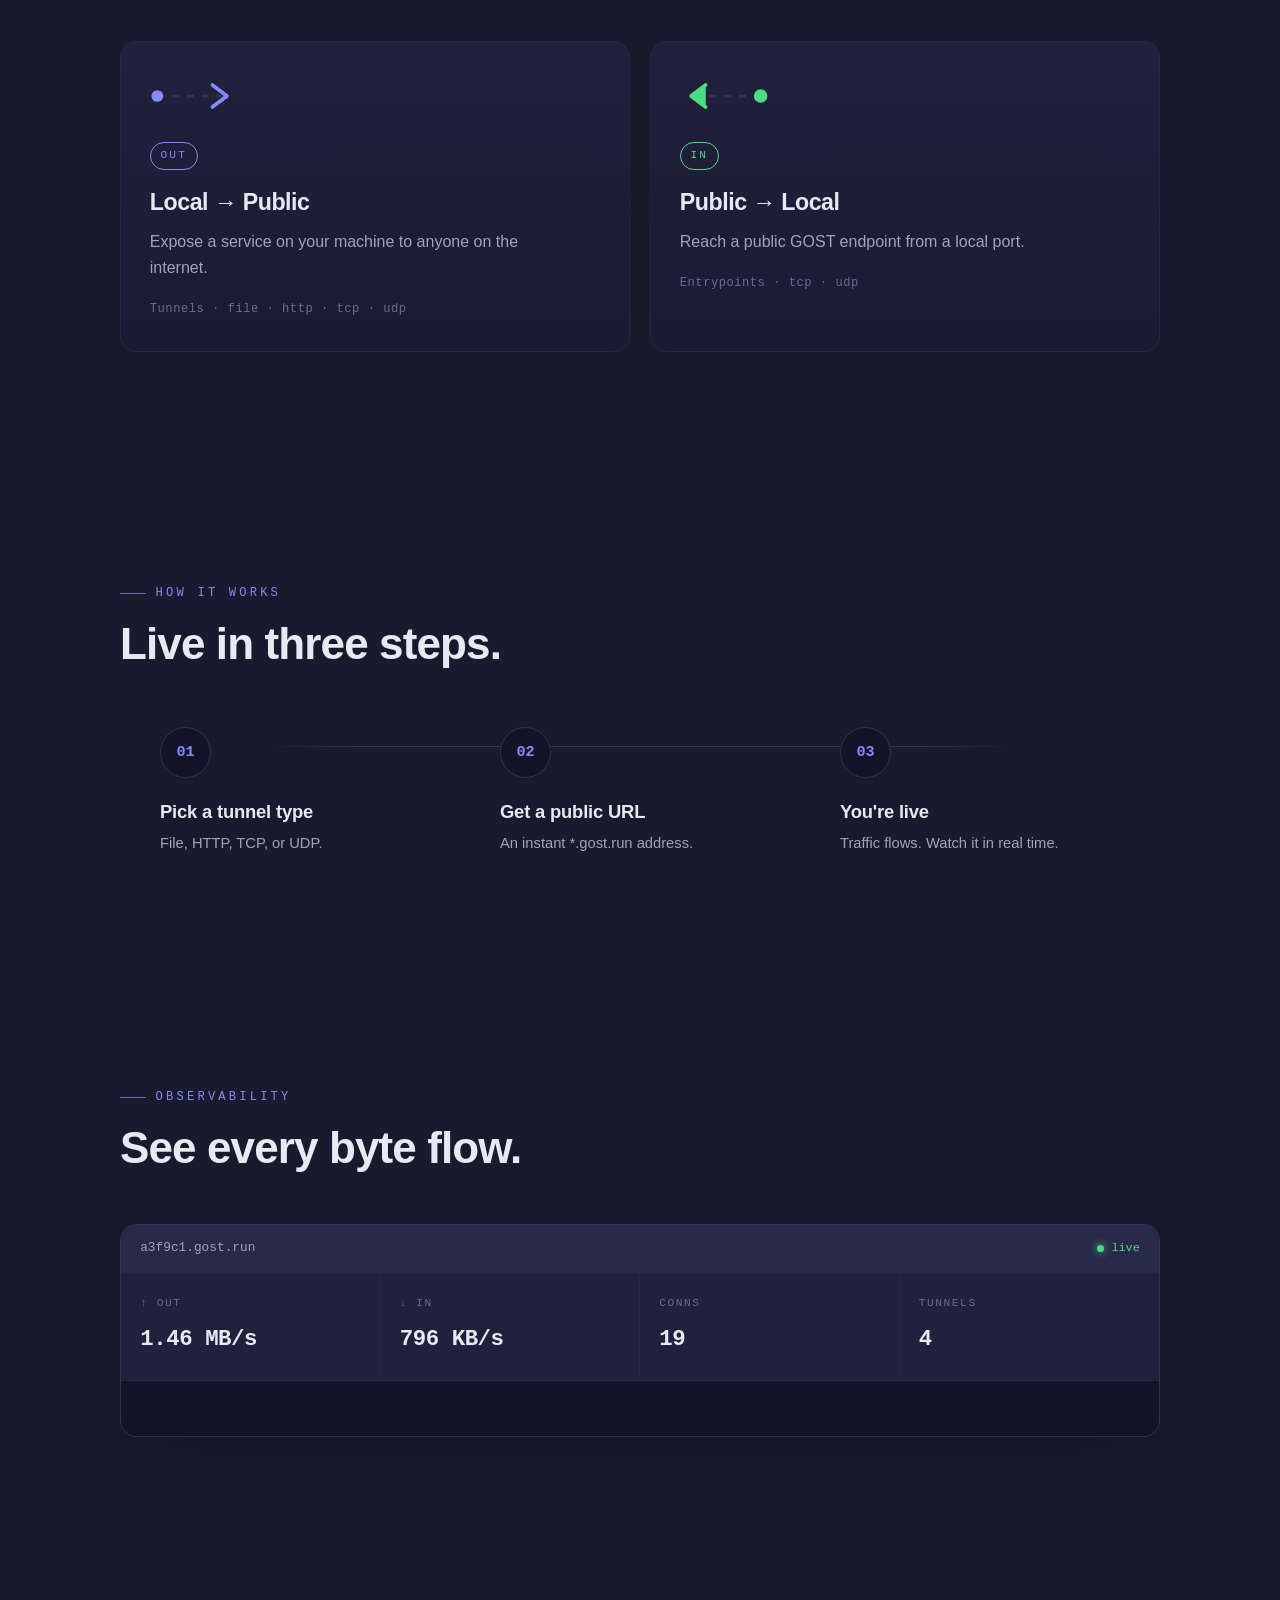
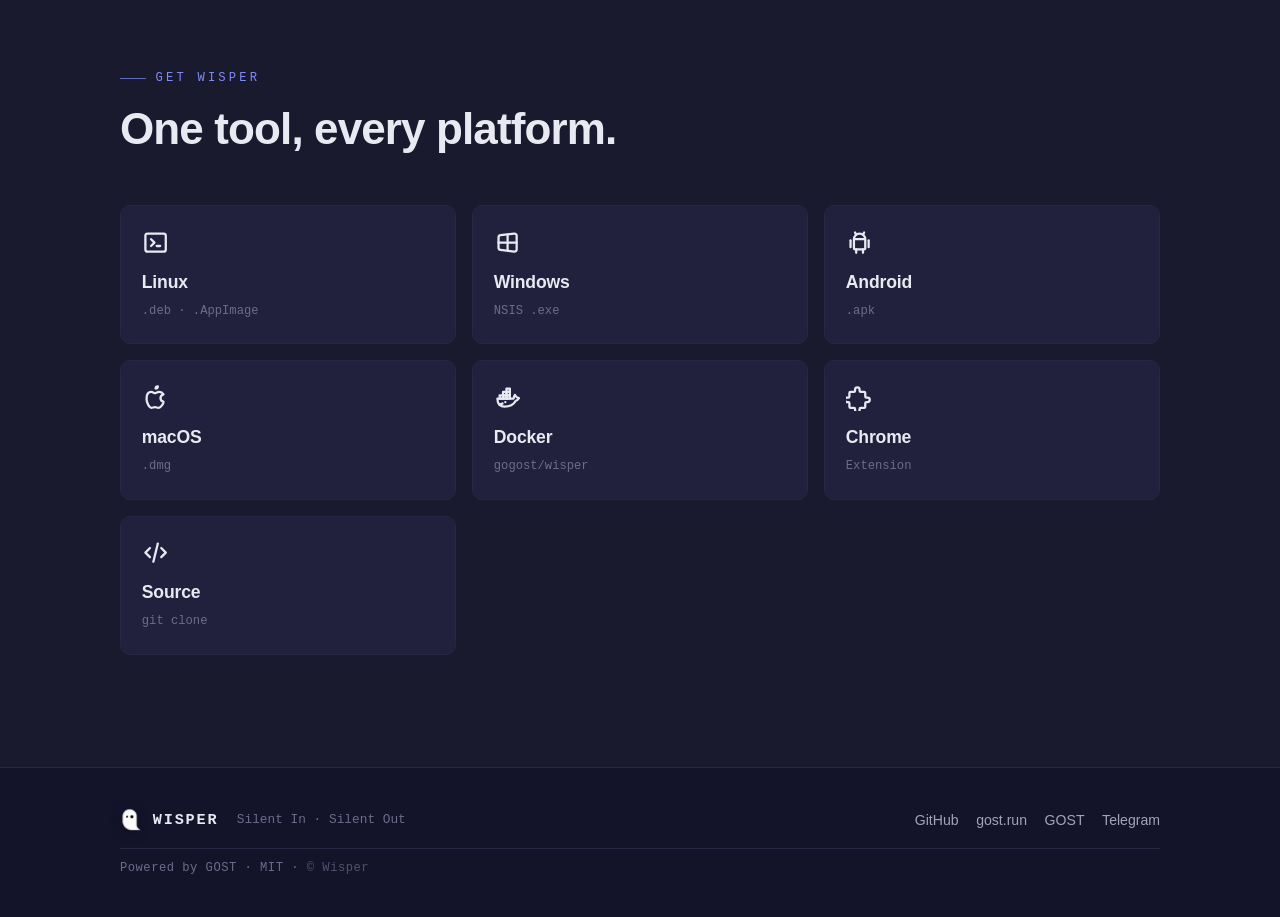
==== commit b69a6099: "Add Chrome Extension mention to homepage hero and meta description" ====
--- a/index.html
+++ b/index.html
@@ -4,7 +4,7 @@
   <meta charset="UTF-8" />
   <meta name="viewport" content="width=device-width, initial-scale=1.0" />
   <title data-i18n="title">Wisper — Silent In, Silent Out.</title>
-  <meta name="description" data-i18n="metaDesc" content="Wisper is a self-hosted GOST tunnel manager. Expose local files, web servers, and TCP/UDP services to the public internet through the GOST network — from a single binary, a desktop app, or your phone." />
+  <meta name="description" data-i18n="metaDesc" content="Wisper is a self-hosted GOST tunnel manager. Expose local files, web servers, and TCP/UDP services to the public internet through the GOST network — from a single binary, a desktop app, a Chrome extension, or your phone." />
   <meta name="theme-color" content="#1a1a2e" />
 
   <!-- Open Graph -->
@@ -93,7 +93,7 @@
             <span data-i18n="hero.title.out">Out</span>
           </h1>
           <p class="hero-tag mono" data-i18n="hero.tag">GOST tunnels, managed.</p>
-          <p class="hero-desc" data-i18n="hero.desc">Expose local files, web servers, and raw TCP/UDP services to the public internet through the GOST network — from a single binary, a desktop app, or your phone.</p>
+          <p class="hero-desc" data-i18n="hero.desc">Expose local files, web servers, and raw TCP/UDP services to the public internet through the GOST network — from a single binary, a desktop app, a Chrome extension, or your phone.</p>
 
           <div class="hero-cta">
             <a class="btn btn-primary" href="#download">
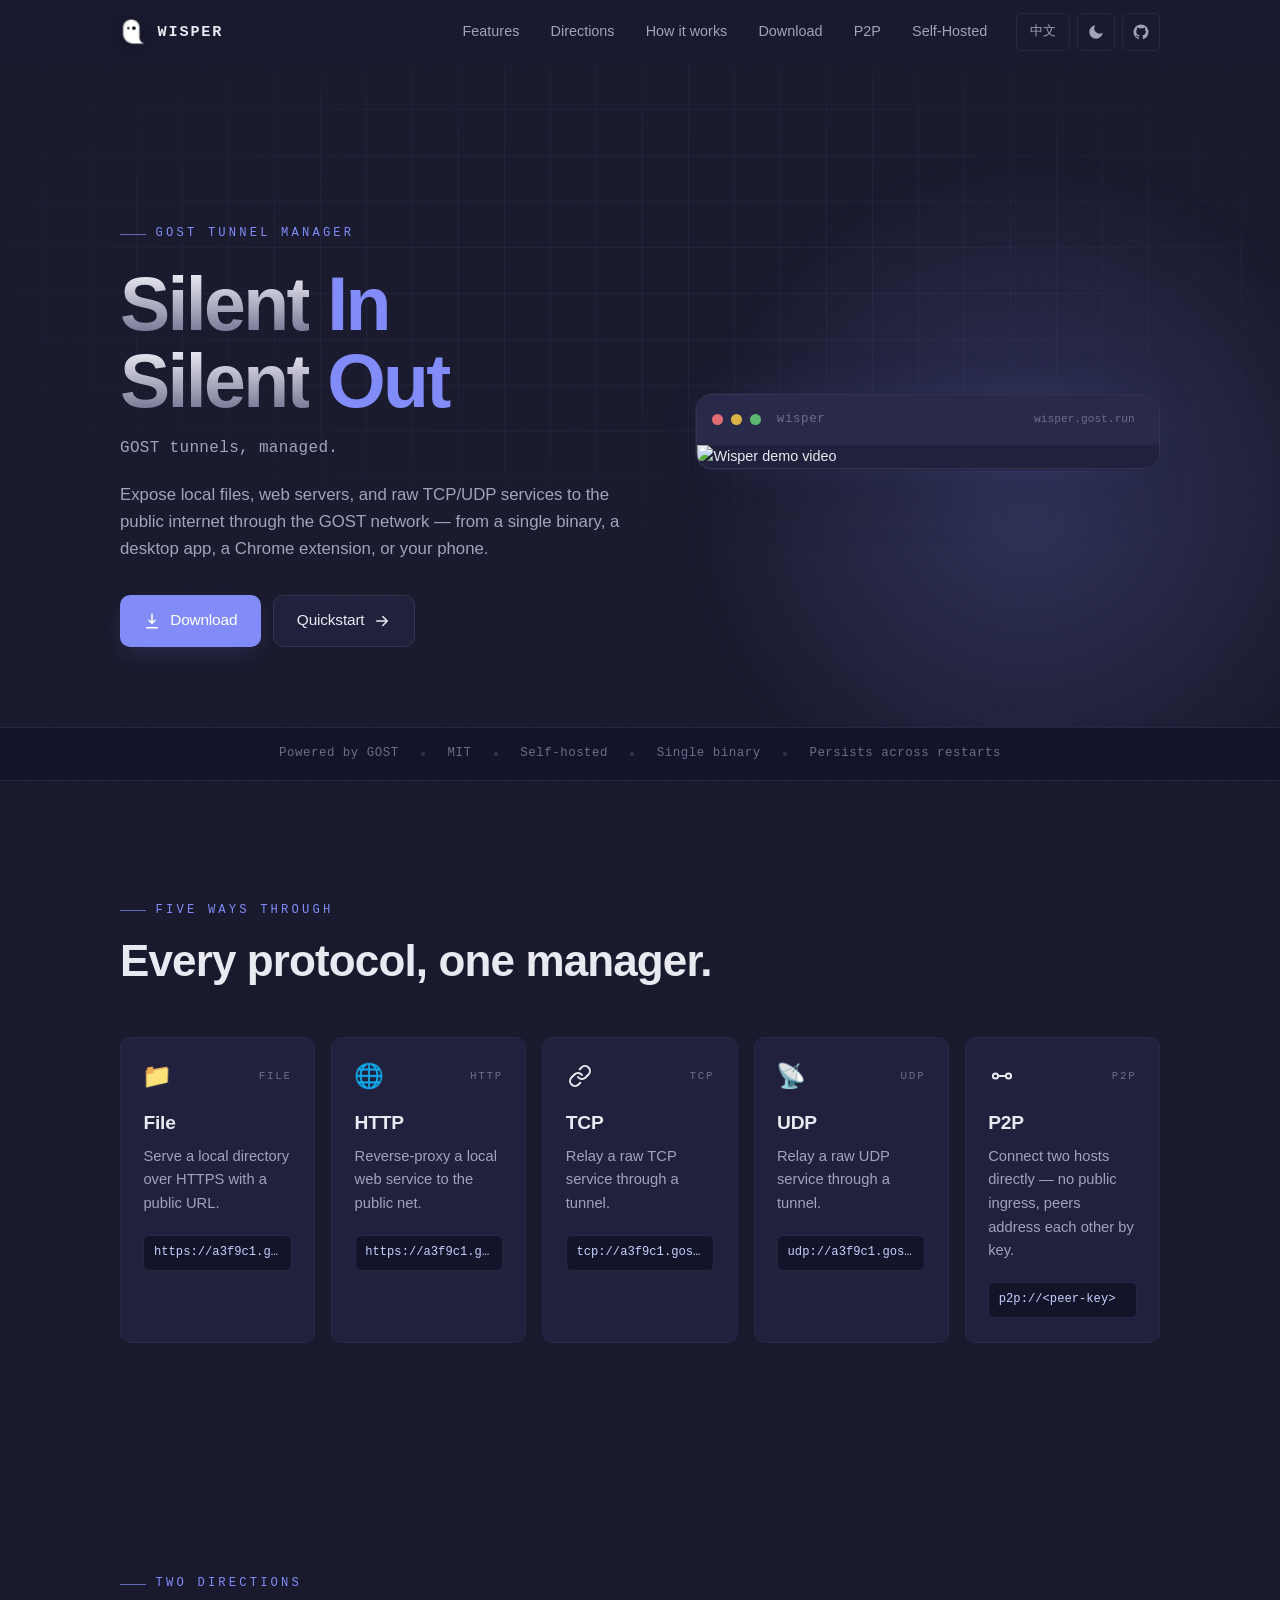
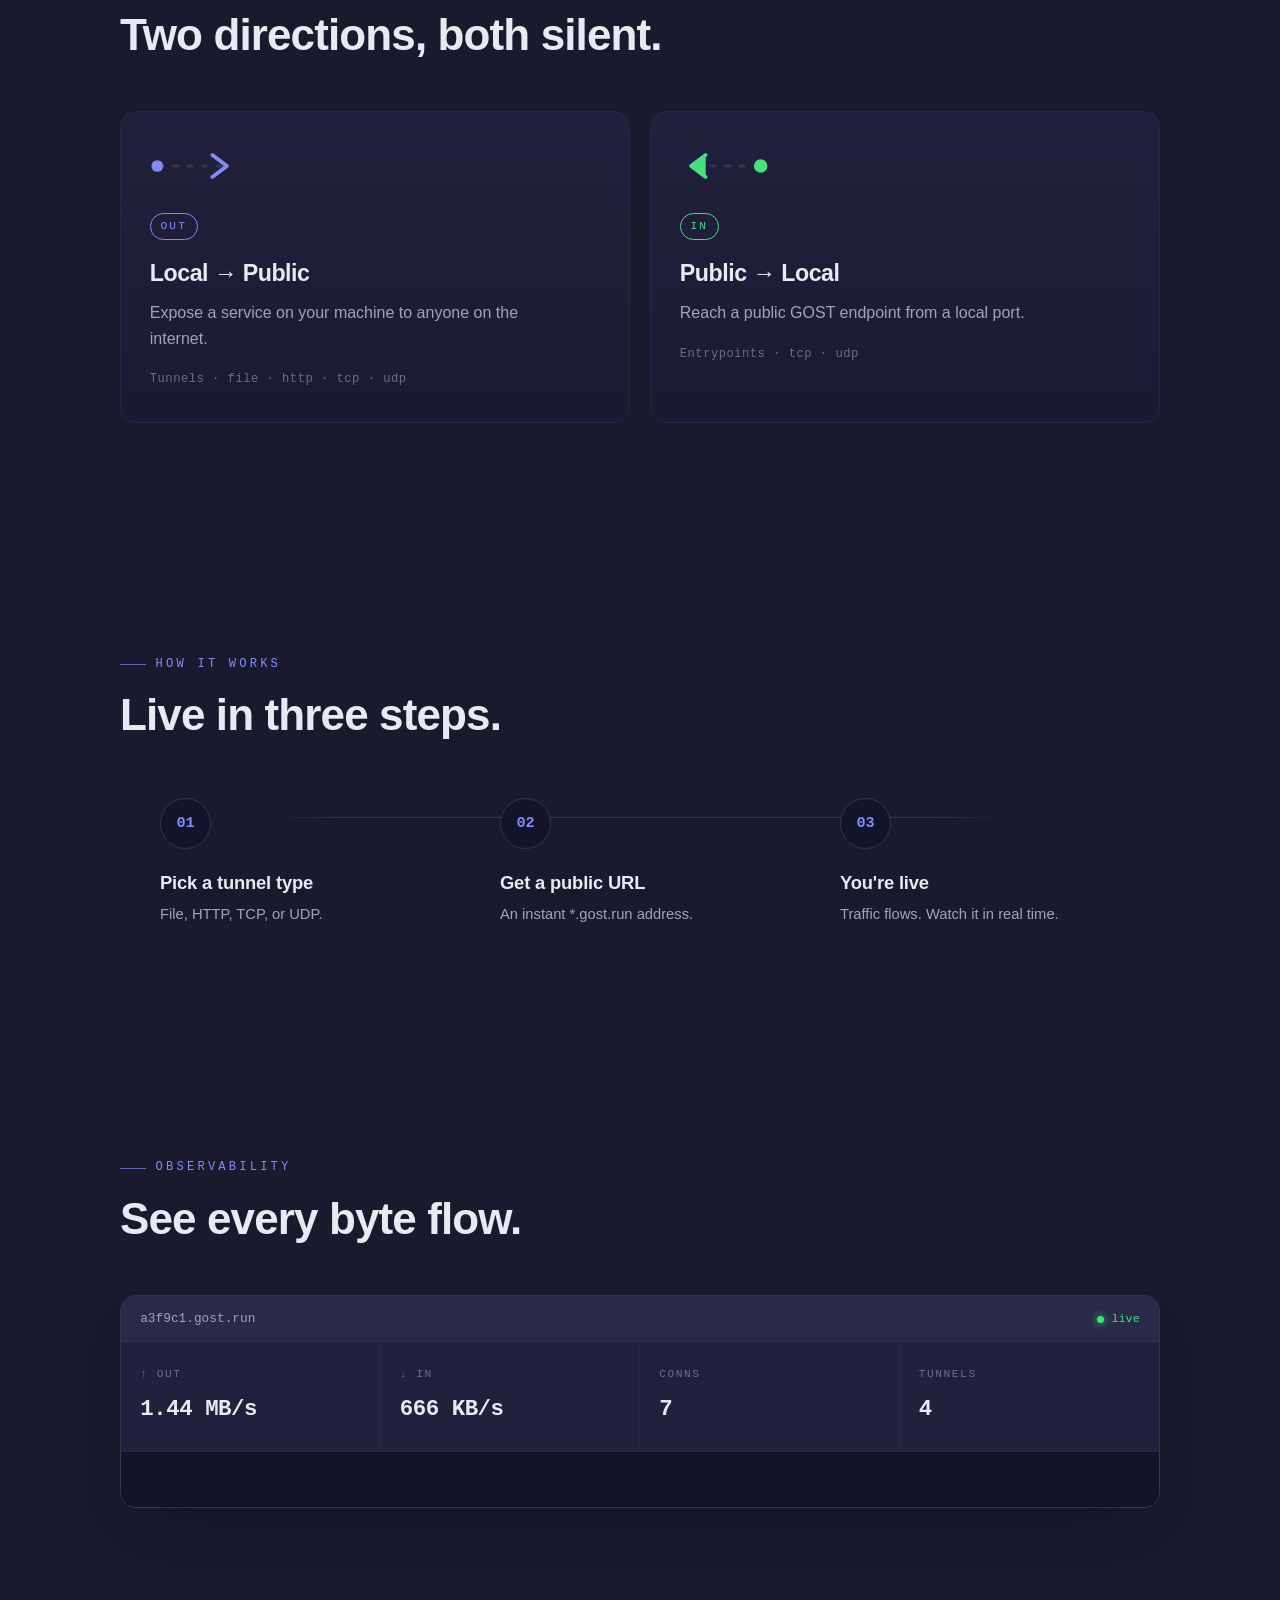
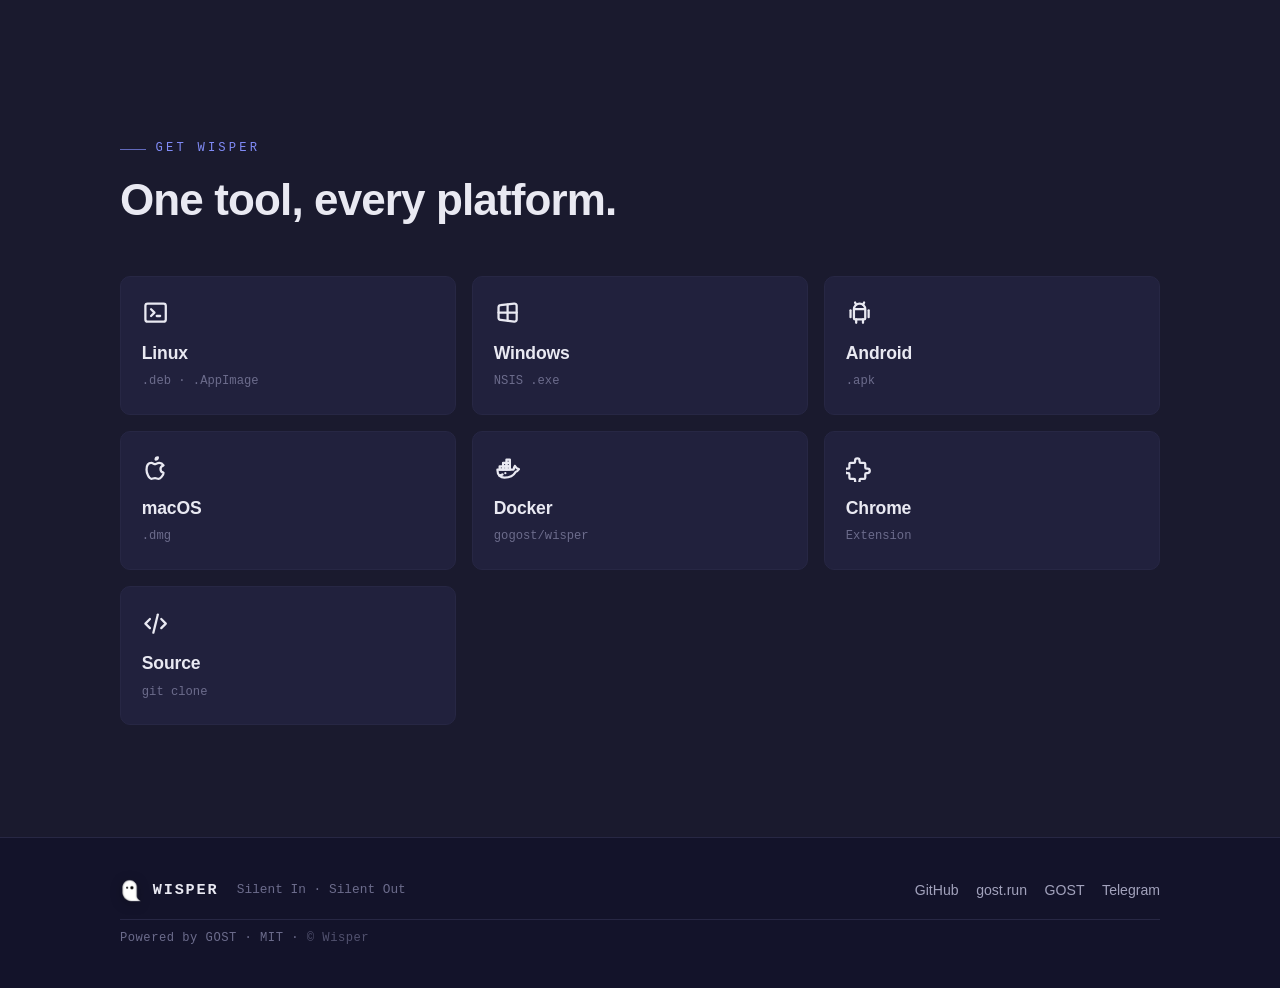
==== commit b8dc9f2b: "Add P2P documentation page with diagrams and UI screenshots - p2p.html: new /p2p subpage covering ro" ====
--- a/index.html
+++ b/index.html
@@ -49,6 +49,7 @@
         <a href="#directions" data-i18n="nav.directions">Directions</a>
         <a href="#how" data-i18n="nav.how">How it works</a>
         <a href="#download" data-i18n="nav.download">Download</a>
+        <a href="/p2p" data-i18n="nav.p2p">P2P</a>
         <a href="/tutorial" data-i18n="nav.tutorial">Self-Hosted</a>
       </nav>
 
@@ -188,6 +189,18 @@
           <h3 class="card-name" data-i18n="features.udp.name">UDP</h3>
           <p class="card-desc" data-i18n="features.udp.desc">Relay a raw UDP service through a tunnel.</p>
           <code class="card-url mono">udp://a3f9c1.gost.run:12345</code>
+        </article>
+
+        <article class="card">
+          <div class="card-top">
+            <span class="card-glyph">
+              <svg viewBox="0 0 24 24" aria-hidden="true"><circle cx="5.5" cy="12" r="2.6" /><circle cx="18.5" cy="12" r="2.6" /><path d="M8.1 12h7.8" /></svg>
+            </span>
+            <span class="card-tag mono">P2P</span>
+          </div>
+          <h3 class="card-name" data-i18n="features.p2p.name">P2P</h3>
+          <p class="card-desc" data-i18n="features.p2p.desc">Connect two hosts directly — no public ingress, peers address each other by key.</p>
+          <code class="card-url mono">p2p://&lt;peer-key&gt;</code>
         </article>
       </div>
     </section>
--- a/css/style.css
+++ b/css/style.css
@@ -107,7 +107,7 @@
 .eyebrow::before { content: ""; width: 26px; height: 1px; background: var(--accent); opacity: .7; }
 .section-title { font-size: clamp(1.7rem, 4vw, 2.75rem); font-weight: 600; line-height: 1.12; letter-spacing: -.02em; margin-bottom: 1rem; }
 
-[data-page="tutorial"] .section { padding: clamp(2rem, 4vw, 3.5rem) var(--pad); }
+[data-page] .section { padding: clamp(2rem, 4vw, 3.5rem) var(--pad); }
 
 /* ── Buttons ────────────────────────────────────────────── */
 .btn {
@@ -283,7 +283,7 @@
 .strip .sep { width: 4px; height: 4px; border-radius: 50%; background: var(--border); }
 
 /* ── Feature cards ──────────────────────────────────────── */
-.cards { display: grid; grid-template-columns: repeat(4, 1fr); gap: 1rem; }
+.cards { display: grid; grid-template-columns: repeat(auto-fit, minmax(190px, 1fr)); gap: 1rem; }
 .card {
   position: relative; padding: 1.5rem 1.4rem; border-radius: var(--r-md);
   background: var(--surface); border: 1px solid var(--border-sub);
@@ -544,6 +544,34 @@
   line-height: 1.6;
 }
 
+/* Diagram: inline SVG figure in doc pages */
+.diagram {
+  background: var(--surface);
+  border: 1px solid var(--border-sub);
+  border-radius: var(--r-md);
+  padding: 1.4rem 1.2rem;
+  margin: 1.5rem 0;
+}
+.diagram svg { width: 100%; height: auto; display: block; }
+.diagram img { width: 100%; height: auto; display: block; border-radius: var(--r-sm); }
+.diagram.narrow img { max-width: 520px; margin: 0 auto; }
+.diagram-cap {
+  color: var(--text-3);
+  font-size: .84rem;
+  line-height: 1.55;
+  text-align: center;
+  margin-top: 1rem;
+}
+.dgm-box { fill: var(--bg); stroke: var(--border); stroke-width: 1.5; }
+.dgm-box-accent { fill: var(--surface); stroke: var(--accent); stroke-width: 1.5; }
+.dgm-line { stroke: var(--border); stroke-width: 2; fill: none; }
+.dgm-direct { stroke: var(--accent); stroke-width: 2; fill: none; stroke-dasharray: 7 5; }
+.dgm-head { fill: var(--text-3); }
+.dgm-head-accent { fill: var(--accent); }
+.dgm-title { fill: var(--text); font-family: var(--font-sans); font-size: 15px; font-weight: 600; }
+.dgm-sub { fill: var(--text-3); font-family: var(--font-mono); font-size: 11px; }
+.dgm-tag { fill: var(--accent); font-family: var(--font-mono); font-size: 11px; }
+
 /* Responsive: service grid collapse */
 @media (max-width: 980px) {
   .service-grid { grid-template-columns: 1fr; }
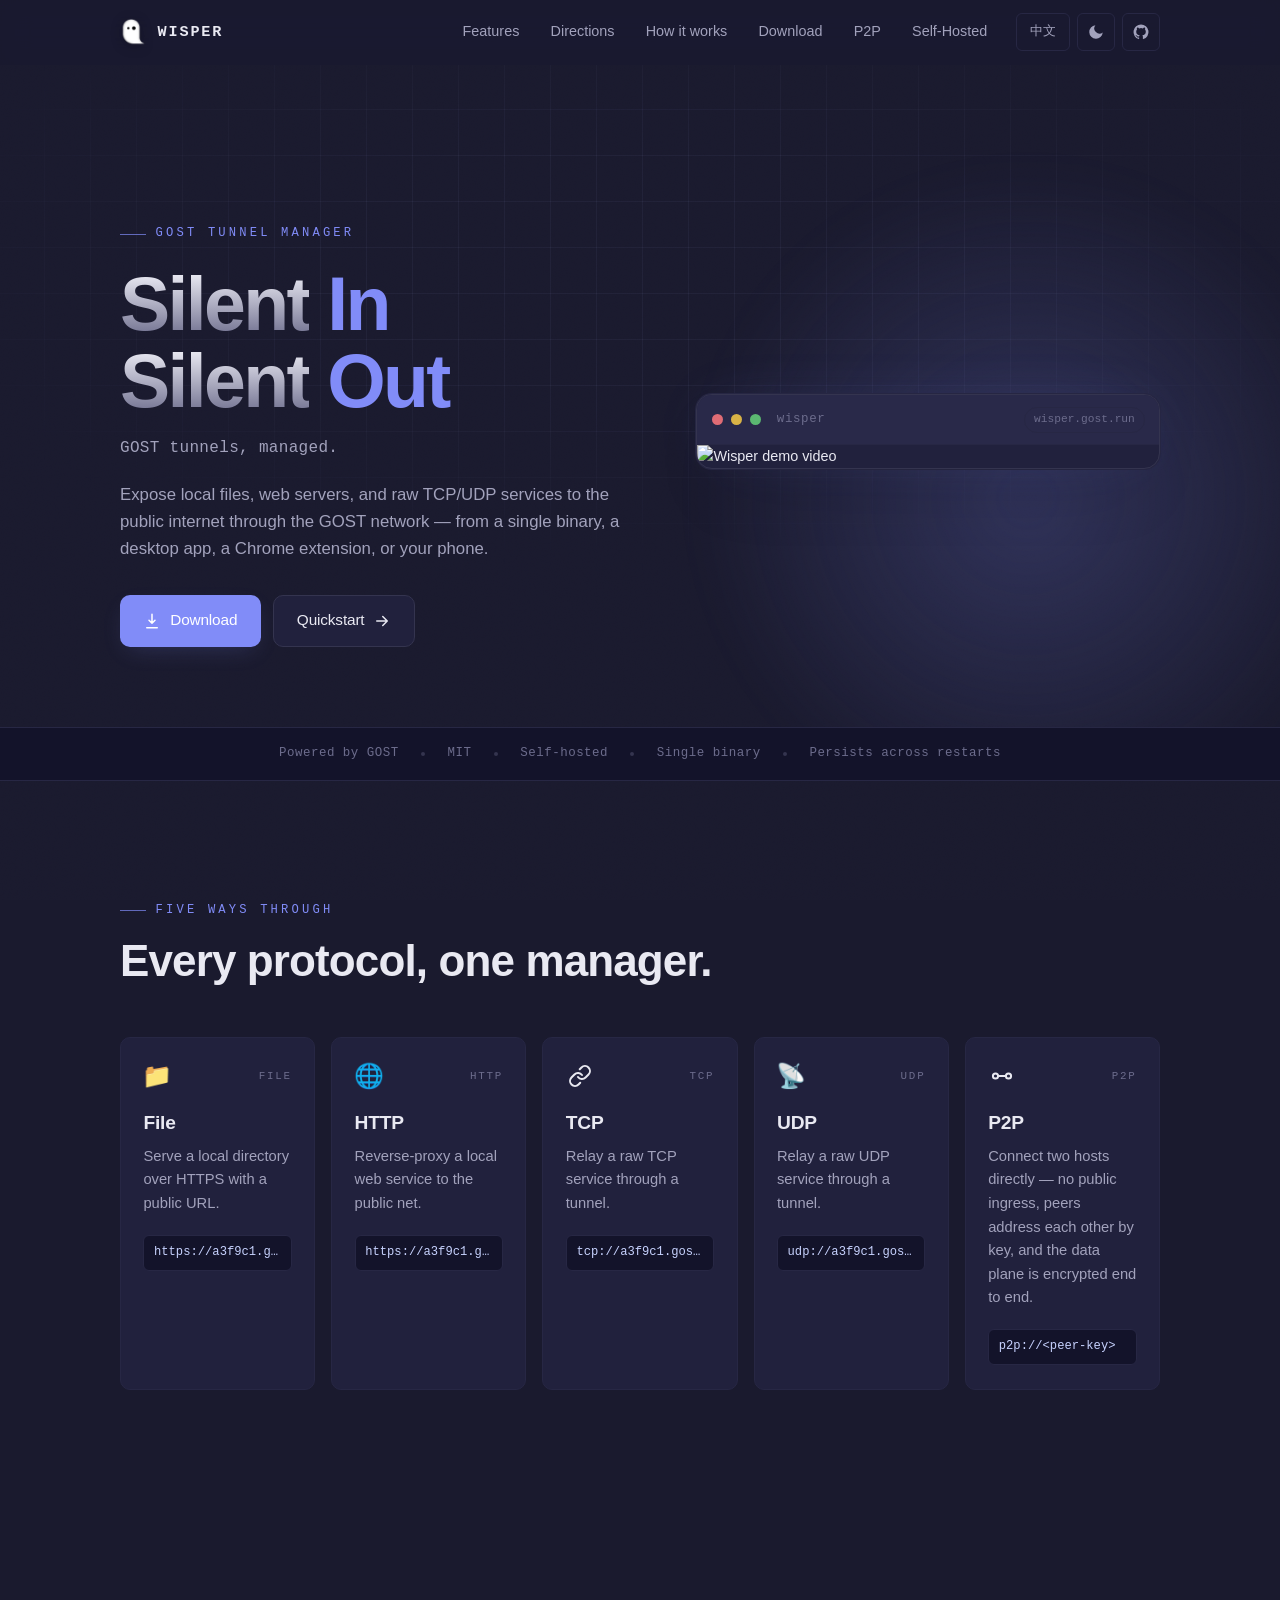
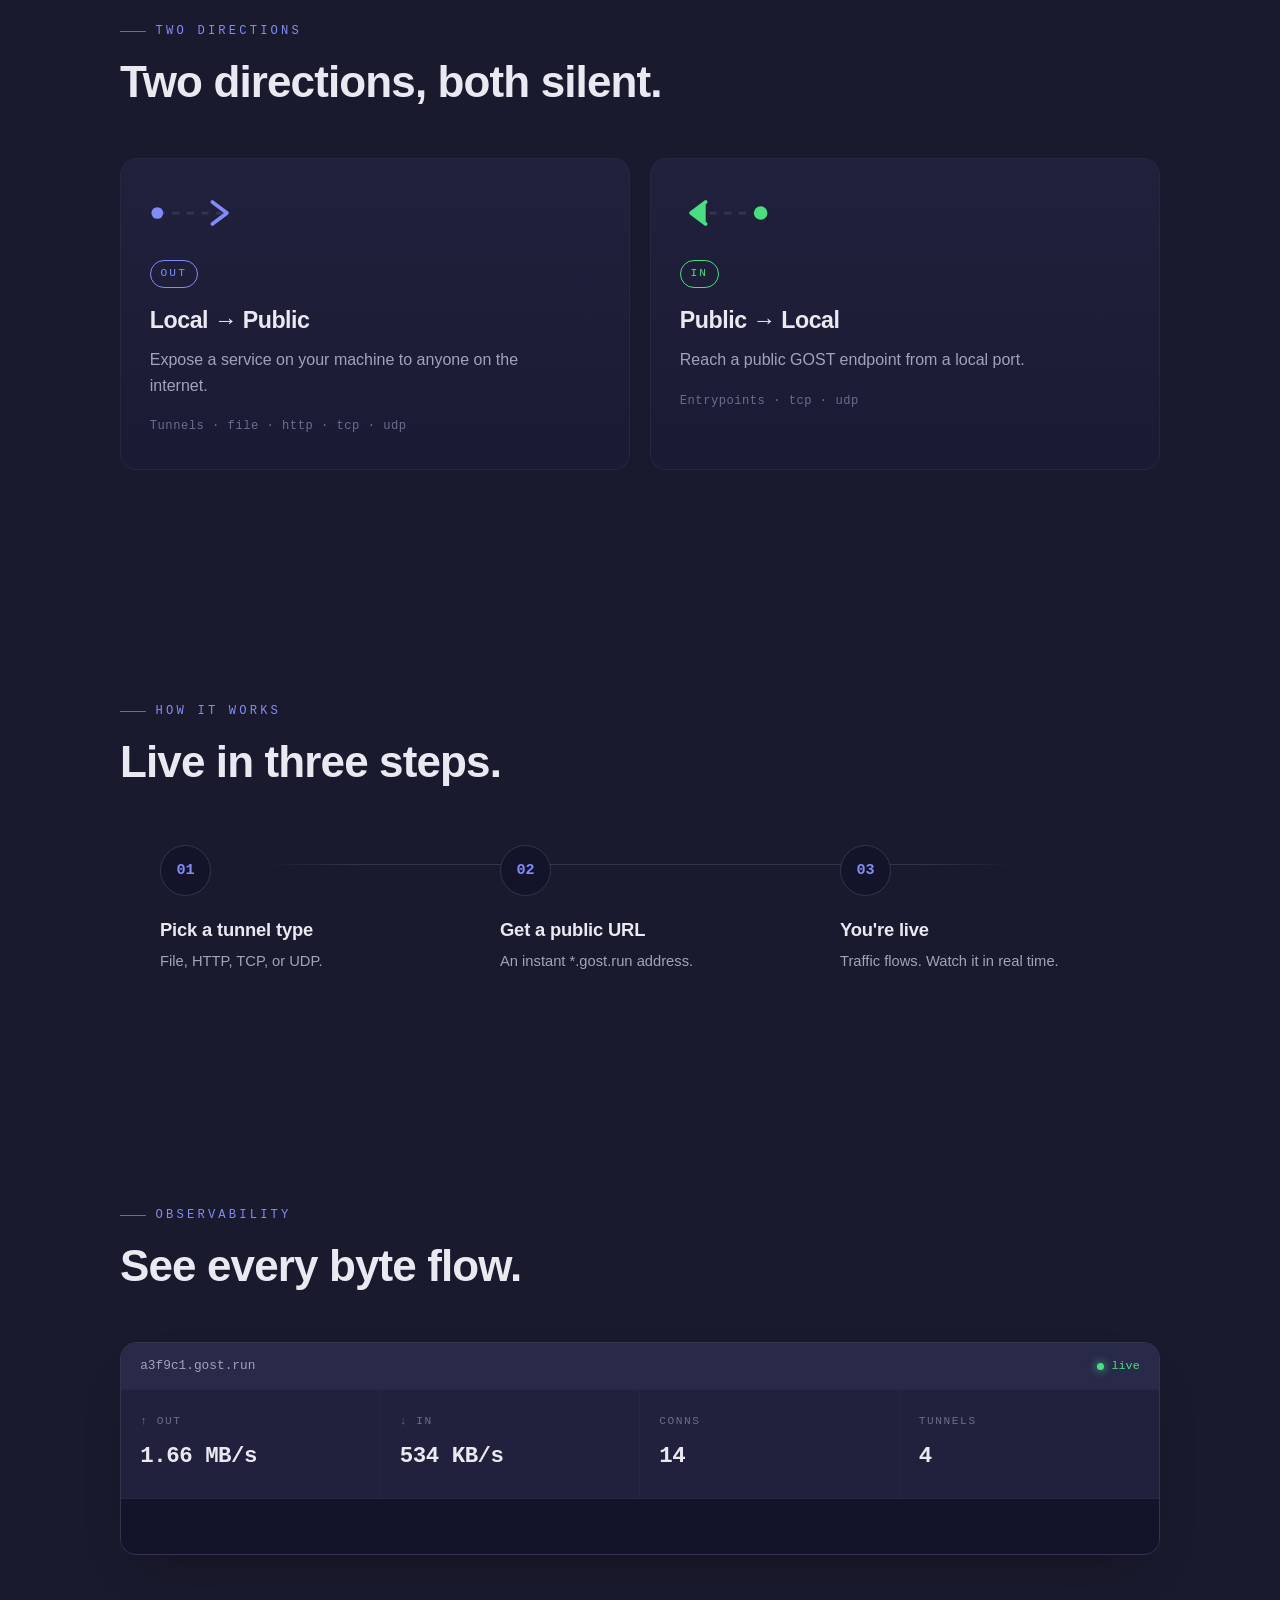
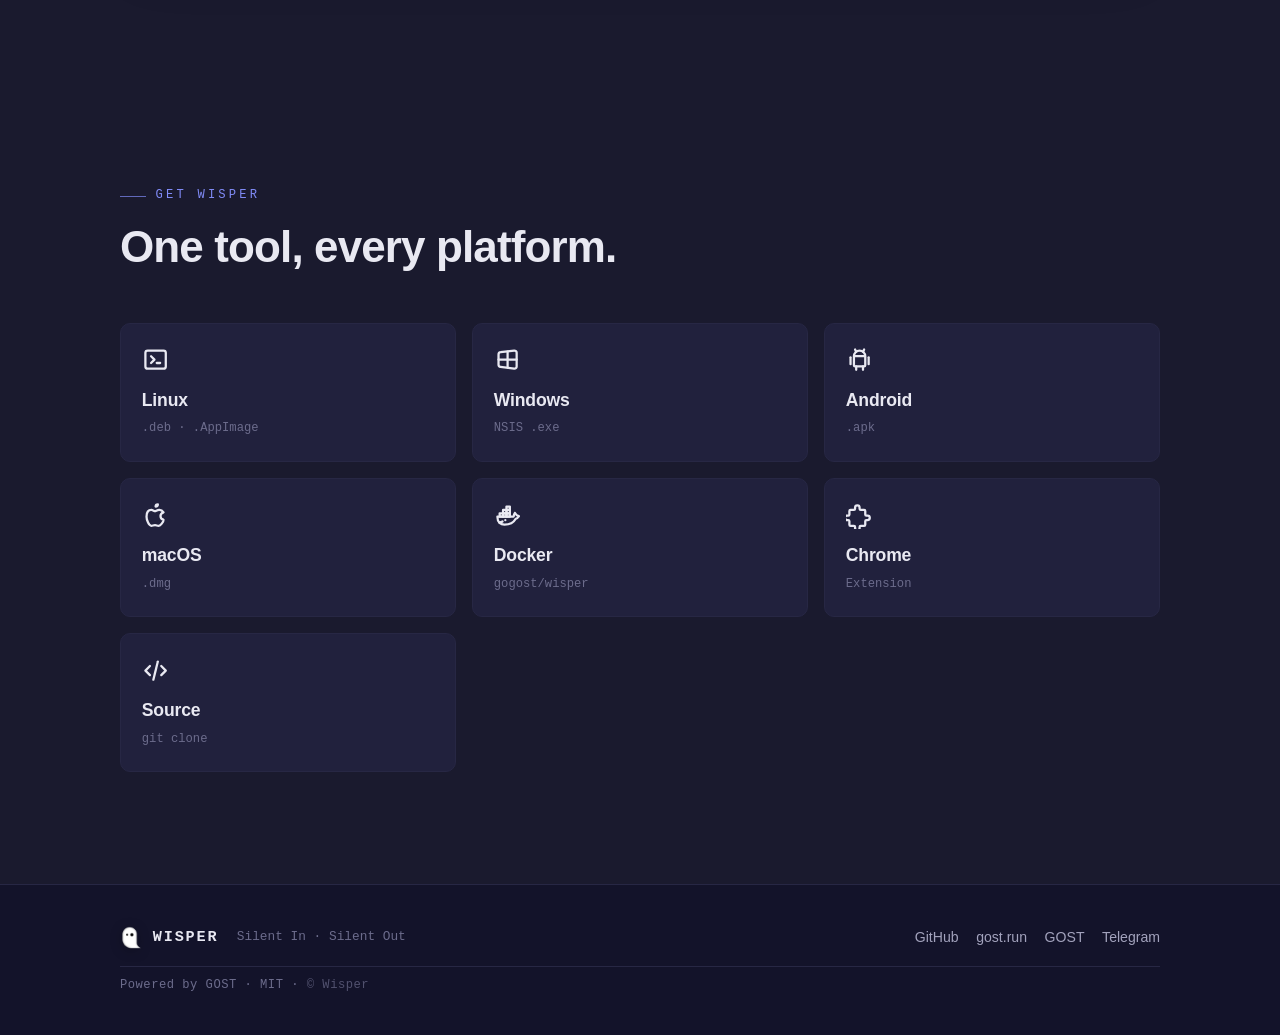
==== commit c1e274af: "p2p: document end-to-end encryption Add an "End-to-end encryption" section to the p2p page: the data" ====
--- a/index.html
+++ b/index.html
@@ -199,7 +199,7 @@
             <span class="card-tag mono">P2P</span>
           </div>
           <h3 class="card-name" data-i18n="features.p2p.name">P2P</h3>
-          <p class="card-desc" data-i18n="features.p2p.desc">Connect two hosts directly — no public ingress, peers address each other by key.</p>
+          <p class="card-desc" data-i18n="features.p2p.desc">Connect two hosts directly — no public ingress, peers address each other by key, and the data plane is encrypted end to end.</p>
           <code class="card-url mono">p2p://&lt;peer-key&gt;</code>
         </article>
       </div>
--- a/css/style.css
+++ b/css/style.css
@@ -411,8 +411,18 @@
   .stat:nth-child(2) { border-right: none; }
   .stat:nth-child(1), .stat:nth-child(2) { border-bottom: 1px solid var(--border-sub); }
 }
+@media (max-width: 860px) {
+  .nav-inner { flex-wrap: wrap; row-gap: .5rem; }
+  .nav-tools { order: 2; }
+  .nav-links {
+    order: 3; width: 100%;
+    overflow-x: auto; -webkit-overflow-scrolling: touch;
+    scrollbar-width: none;
+  }
+  .nav-links::-webkit-scrollbar { display: none; }
+  .nav-links a { white-space: nowrap; }
+}
 @media (max-width: 640px) {
-  .nav-links { display: none; }
   .cards { grid-template-columns: 1fr; }
   .steps { grid-template-columns: 1fr; gap: 1.6rem; }
   .steps::before { display: none; }
